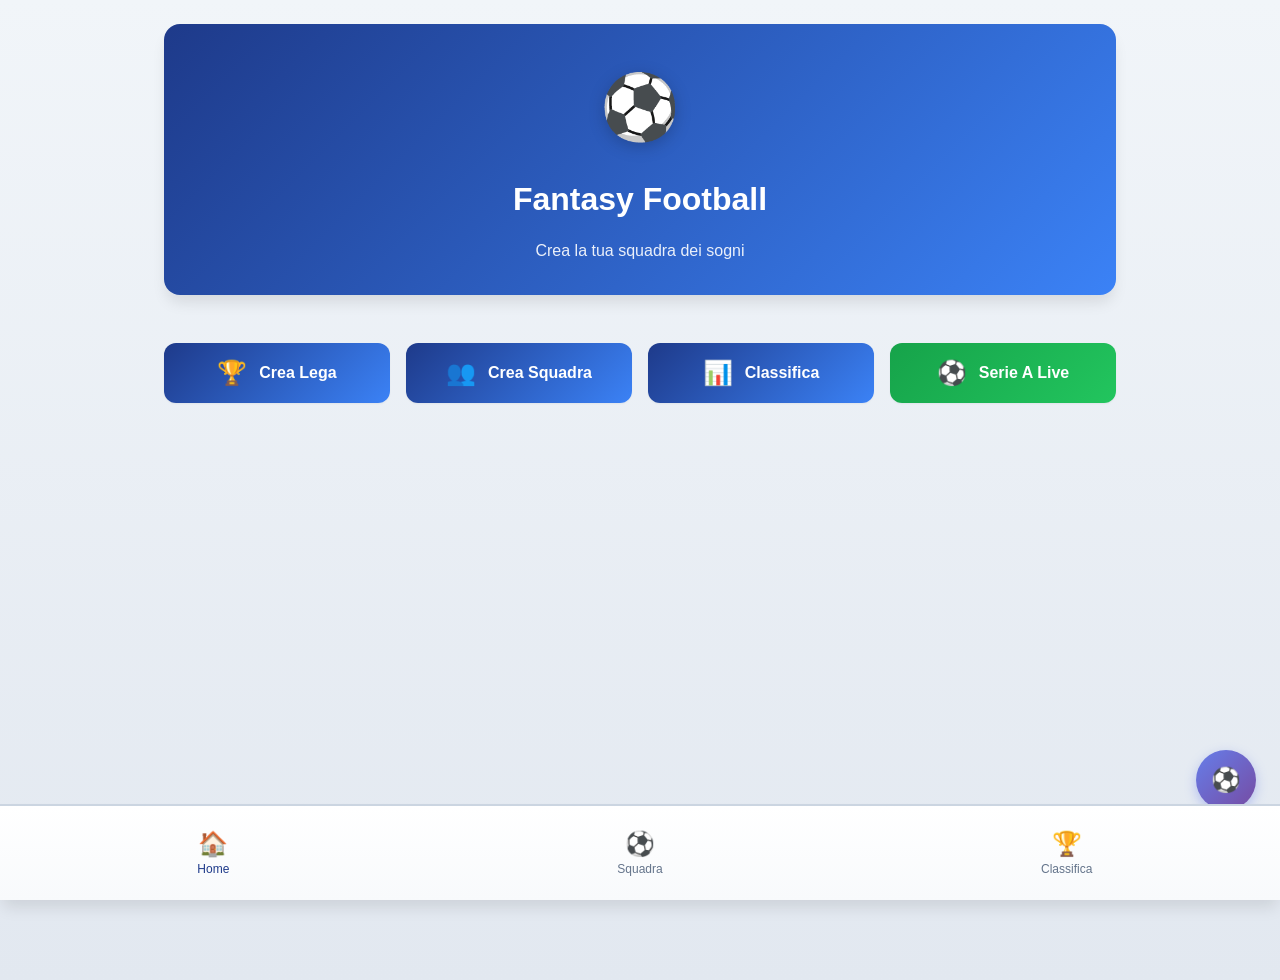
==== docs/app.html @ 85c9a37f "Initial commit: Fantasy Football Demo with GitHub Pages" ====
<!DOCTYPE html>
<html lang="it">
<head>
    <meta charset="UTF-8">
    <meta name="viewport" content="width=device-width, initial-scale=1.0">
    <meta name="description" content="Fantasy Football Demo - Crea la tua squadra e competi">
    <title>Fantasy Football Demo</title>
    <link rel="stylesheet" href="style.css">
</head>
<body>
    <!-- Main Container -->
    <div id="app">
        
        <!-- Home View -->
        <section id="view-home" class="view active">
            <header class="app-header">
                <div class="logo-placeholder">⚽</div>
                <h1>Fantasy Football</h1>
                <p class="subtitle">Crea la tua squadra dei sogni</p>
            </header>
            
            <nav class="main-nav">
                <button class="btn btn-primary" data-nav="create-league">
                    <span class="icon">🏆</span>
                    Crea Lega
                </button>
                <button class="btn btn-primary" data-nav="create-team">
                    <span class="icon">👥</span>
                    Crea Squadra
                </button>
                <button class="btn btn-primary" data-nav="ranking">
                    <span class="icon">📊</span>
                    Classifica
                </button>
                <button class="btn btn-primary" data-nav="serie-a" style="background: linear-gradient(135deg, #16a34a 0%, #22c55e 100%);">
                    <span class="icon">⚽</span>
                    Serie A Live
                </button>
            </nav>
        </section>

        <!-- League Creation View -->
        <section id="view-create-league" class="view">
            <header class="view-header">
                <button class="btn-back" data-nav="home">← Indietro</button>
                <h2>Crea Nuova Lega</h2>
            </header>
            
            <form id="form-create-league" class="form-card">
                <div class="form-group">
                    <label for="league-name">Nome Lega</label>
                    <input type="text" id="league-name" name="leagueName" 
                           placeholder="Es: Serie A Fantasy" required>
                </div>
                
                <div class="form-group">
                    <label for="team-count">Numero Squadre</label>
                    <select id="team-count" name="teamCount">
                        <option value="4">4 squadre</option>
                        <option value="6">6 squadre</option>
                        <option value="8" selected>8 squadre</option>
                        <option value="10">10 squadre</option>
                        <option value="12">12 squadre</option>
                    </select>
                </div>
                
                <div class="error-message" id="league-error"></div>
                
                <button type="submit" class="btn btn-success">Crea Lega</button>
            </form>
        </section>

        <!-- Team Creation View -->
        <section id="view-create-team" class="view">
            <header class="view-header">
                <button class="btn-back" data-nav="home">← Indietro</button>
                <h2>Crea la Tua Squadra</h2>
            </header>
            
            <div class="team-creation-container">
                <form id="form-team-name" class="form-card">
                    <div class="form-group">
                        <label for="team-name">Nome Squadra</label>
                        <input type="text" id="team-name" name="teamName" 
                               placeholder="Es: I Campioni" required>
                    </div>
                    
                    <div class="budget-display">
                        <span class="budget-label">Budget Disponibile:</span>
                        <span class="budget-value" id="budget-value">500</span>
                        <span class="budget-currency">crediti</span>
                    </div>
                    
                    <div class="error-message" id="team-error"></div>
                </form>
                
                <!-- Coach Selection -->
                <div class="coach-selection-container">
                    <h3>Scegli il Tuo Allenatore</h3>
                    <p style="color: var(--color-text-light); font-size: 0.875rem; margin-bottom: var(--spacing-md);">
                        L'allenatore commenterà i risultati delle tue partite
                    </p>
                    <div id="coaches-grid" class="coaches-grid"></div>
                </div>
                
                <div class="players-container">
                    <h3>Seleziona Giocatori</h3>
                    
                    <div class="role-section">
                        <h4 class="role-title">Portieri</h4>
                        <div id="players-goalkeeper" class="players-list"></div>
                    </div>
                    
                    <div class="role-section">
                        <h4 class="role-title">Difensori</h4>
                        <div id="players-defender" class="players-list"></div>
                    </div>
                    
                    <div class="role-section">
                        <h4 class="role-title">Centrocampisti</h4>
                        <div id="players-midfielder" class="players-list"></div>
                    </div>
                    
                    <div class="role-section">
                        <h4 class="role-title">Attaccanti</h4>
                        <div id="players-attacker" class="players-list"></div>
                    </div>
                </div>
                
                <button id="btn-save-team" class="btn btn-success">Salva Squadra</button>
            </div>
        </section>

        <!-- Team View -->
        <section id="view-team" class="view">
            <header class="view-header">
                <h2>La Mia Squadra</h2>
            </header>
            
            <div id="team-display-container">
                <div class="empty-state" id="team-empty-state">
                    <p>Non hai ancora creato una squadra</p>
                    <button class="btn btn-primary" data-nav="create-team">Crea Squadra</button>
                </div>
                
                <div id="team-field" class="football-field" style="display: none;">
                    <div class="score-display">
                        <span class="score-label">Punteggio Totale:</span>
                        <span class="score-value" id="team-total-score">0</span>
                    </div>
                    
                    <div class="field-positions">
                        <div class="position-row" id="position-goalkeeper"></div>
                        <div class="position-row" id="position-defender"></div>
                        <div class="position-row" id="position-midfielder"></div>
                        <div class="position-row" id="position-attacker"></div>
                    </div>
                </div>
            </div>
        </section>

        <!-- Ranking View -->
        <section id="view-ranking" class="view">
            <header class="view-header">
                <h2>Classifica</h2>
            </header>
            
            <div id="ranking-container">
                <div class="empty-state" id="ranking-empty-state">
                    <p>Nessuna squadra disponibile</p>
                    <button class="btn btn-primary" data-nav="create-league">Crea Lega</button>
                </div>
                
                <div id="ranking-list" class="ranking-list" style="display: none;"></div>
            </div>
        </section>

        <!-- Real Serie A View -->
        <section id="view-serie-a" class="view">
            <header class="view-header">
                <h2>Serie A - Dati Reali</h2>
            </header>
            
            <div class="serie-a-container">
                <!-- Tab Navigation -->
                <div class="tab-navigation">
                    <button class="tab-btn active" data-tab="standings">Classifica</button>
                    <button class="tab-btn" data-tab="fixtures">Partite</button>
                </div>
                
                <!-- Standings Tab -->
                <div id="tab-standings" class="tab-content active">
                    <div class="loading-state" id="standings-loading">
                        <p>Caricamento classifica...</p>
                    </div>
                    <div id="standings-container" class="standings-container" style="display: none;"></div>
                </div>
                
                <!-- Fixtures Tab -->
                <div id="tab-fixtures" class="tab-content">
                    <div class="loading-state" id="fixtures-loading">
                        <p>Caricamento partite...</p>
                    </div>
                    <div id="fixtures-container" class="fixtures-container" style="display: none;"></div>
                </div>
                
                <!-- API Key Setup Notice -->
                <div class="api-notice">
                    <p style="font-size: 0.875rem; color: var(--color-text-light); text-align: center; margin-top: var(--spacing-lg);">
                        💡 <strong>Nota:</strong> Per dati reali, configura la tua API key gratuita da 
                        <a href="https://www.api-football.com/" target="_blank" style="color: var(--color-primary);">api-football.com</a>
                        (100 richieste/giorno gratis)
                    </p>
                </div>
            </div>
        </section>

    </div>

    <!-- Simulate Match Button (Floating Action Button) -->
    <button id="btn-simulate-match" class="simulate-match-btn" title="Simula Giornata">
        ⚽
    </button>

    <!-- Bottom Navigation -->
    <nav class="bottom-nav">
        <button class="nav-item active" data-nav="home">
            <span class="nav-icon">🏠</span>
            <span class="nav-label">Home</span>
        </button>
        <button class="nav-item" data-nav="team">
            <span class="nav-icon">⚽</span>
            <span class="nav-label">Squadra</span>
        </button>
        <button class="nav-item" data-nav="ranking">
            <span class="nav-icon">🏆</span>
            <span class="nav-label">Classifica</span>
        </button>
    </nav>

    <script src="script.js"></script>
</body>
</html>
---- docs/style.css ----
/* ===================================
   CSS Variables & Reset
   =================================== */

:root {
    /* Colors */
    --color-primary: #2563eb;
    --color-primary-dark: #1e40af;
    --color-success: #10b981;
    --color-success-dark: #059669;
    --color-warning: #f59e0b;
    --color-danger: #ef4444;
    --color-bg: #f8fafc;
    --color-surface: #ffffff;
    --color-text: #1e293b;
    --color-text-light: #64748b;
    --color-border: #e2e8f0;
    
    /* Spacing */
    --spacing-xs: 0.5rem;
    --spacing-sm: 0.75rem;
    --spacing-md: 1rem;
    --spacing-lg: 1.5rem;
    --spacing-xl: 2rem;
    
    /* Border Radius */
    --radius-sm: 0.5rem;
    --radius-md: 0.75rem;
    --radius-lg: 1rem;
    
    /* Shadows */
    --shadow-sm: 0 1px 2px 0 rgba(0, 0, 0, 0.05);
    --shadow-md: 0 4px 6px -1px rgba(0, 0, 0, 0.1);
    --shadow-lg: 0 10px 15px -3px rgba(0, 0, 0, 0.1);
    
    /* Typography */
    --font-family: -apple-system, BlinkMacSystemFont, 'Segoe UI', Roboto, Oxygen, Ubuntu, Cantarell, sans-serif;
}

* {
    margin: 0;
    padding: 0;
    box-sizing: border-box;
}

body {
    font-family: var(--font-family);
    background-color: var(--color-bg);
    color: var(--color-text);
    line-height: 1.6;
    padding-bottom: 80px; /* Space for bottom nav */
}

/* ===================================
   Layout & Container
   =================================== */

#app {
    max-width: 600px;
    margin: 0 auto;
    min-height: 100vh;
}

.view {
    display: none;
    padding: var(--spacing-lg);
    animation: fadeIn 0.3s ease-in-out;
}

.view.active {
    display: block;
}

@keyframes fadeIn {
    from {
        opacity: 0;
        transform: translateY(10px);
    }
    to {
        opacity: 1;
        transform: translateY(0);
    }
}

/* ===================================
   Typography
   =================================== */

h1 {
    font-size: 2rem;
    font-weight: 700;
    margin-bottom: var(--spacing-sm);
}

h2 {
    font-size: 1.5rem;
    font-weight: 600;
    margin-bottom: var(--spacing-md);
}

h3 {
    font-size: 1.25rem;
    font-weight: 600;
    margin-bottom: var(--spacing-md);
}

h4 {
    font-size: 1rem;
    font-weight: 600;
    margin-bottom: var(--spacing-sm);
}

.subtitle {
    color: var(--color-text-light);
    font-size: 1rem;
}

/* ===================================
   Header Components
   =================================== */

.app-header {
    text-align: center;
    padding: var(--spacing-xl) 0;
}

.logo-placeholder {
    font-size: 4rem;
    margin-bottom: var(--spacing-md);
}

.view-header {
    display: flex;
    align-items: center;
    gap: var(--spacing-md);
    margin-bottom: var(--spacing-lg);
}

.btn-back {
    background: none;
    border: none;
    color: var(--color-primary);
    font-size: 1rem;
    cursor: pointer;
    padding: var(--spacing-sm);
    transition: opacity 0.2s;
}

.btn-back:hover {
    opacity: 0.7;
}

/* ===================================
   Buttons
   =================================== */

.btn {
    display: inline-flex;
    align-items: center;
    justify-content: center;
    gap: var(--spacing-sm);
    padding: var(--spacing-md) var(--spacing-lg);
    border: none;
    border-radius: var(--radius-md);
    font-size: 1rem;
    font-weight: 600;
    cursor: pointer;
    transition: all 0.2s;
    box-shadow: var(--shadow-sm);
}

.btn:hover {
    transform: translateY(-2px);
    box-shadow: var(--shadow-md);
}

.btn:active {
    transform: translateY(0);
}

.btn-primary {
    background-color: var(--color-primary);
    color: white;
}

.btn-primary:hover {
    background-color: var(--color-primary-dark);
}

.btn-success {
    background-color: var(--color-success);
    color: white;
    width: 100%;
}

.btn-success:hover {
    background-color: var(--color-success-dark);
}

.icon {
    font-size: 1.5rem;
}

/* ===================================
   Navigation
   =================================== */

.main-nav {
    display: flex;
    flex-direction: column;
    gap: var(--spacing-md);
    padding: var(--spacing-lg) 0;
}

.main-nav .btn {
    width: 100%;
}

.bottom-nav {
    position: fixed;
    bottom: 0;
    left: 0;
    right: 0;
    background-color: var(--color-surface);
    border-top: 1px solid var(--color-border);
    display: flex;
    justify-content: space-around;
    padding: var(--spacing-sm) 0;
    box-shadow: var(--shadow-lg);
    z-index: 1000;
}

.nav-item {
    display: flex;
    flex-direction: column;
    align-items: center;
    gap: 0.25rem;
    background: none;
    border: none;
    color: var(--color-text-light);
    cursor: pointer;
    padding: var(--spacing-sm);
    transition: color 0.2s;
    flex: 1;
}

.nav-item:hover {
    color: var(--color-primary);
}

.nav-item.active {
    color: var(--color-primary);
}

.nav-icon {
    font-size: 1.5rem;
}

.nav-label {
    font-size: 0.75rem;
    font-weight: 500;
}

/* ===================================
   Forms & Cards
   =================================== */

.form-card {
    background-color: var(--color-surface);
    border-radius: var(--radius-lg);
    padding: var(--spacing-lg);
    box-shadow: var(--shadow-md);
    margin-bottom: var(--spacing-lg);
}

.form-group {
    margin-bottom: var(--spacing-lg);
}

.form-group label {
    display: block;
    font-weight: 600;
    margin-bottom: var(--spacing-sm);
    color: var(--color-text);
}

.form-group input,
.form-group select {
    width: 100%;
    padding: var(--spacing-md);
    border: 2px solid var(--color-border);
    border-radius: var(--radius-md);
    font-size: 1rem;
    transition: border-color 0.2s;
}

.form-group input:focus,
.form-group select:focus {
    outline: none;
    border-color: var(--color-primary);
}

.error-message {
    color: var(--color-danger);
    font-size: 0.875rem;
    margin-top: var(--spacing-sm);
    display: none;
}

.error-message.show {
    display: block;
}

/* ===================================
   Budget Display
   =================================== */

.budget-display {
    background-color: var(--color-bg);
    border-radius: var(--radius-md);
    padding: var(--spacing-md);
    text-align: center;
    margin-top: var(--spacing-md);
}

.budget-label {
    font-size: 0.875rem;
    color: var(--color-text-light);
}

.budget-value {
    font-size: 2rem;
    font-weight: 700;
    color: var(--color-success);
    margin: 0 var(--spacing-xs);
}

.budget-currency {
    font-size: 0.875rem;
    color: var(--color-text-light);
}

/* ===================================
   Players List
   =================================== */

.players-container {
    margin-top: var(--spacing-lg);
}

.role-section {
    margin-bottom: var(--spacing-xl);
}

.role-title {
    color: var(--color-primary);
    padding-bottom: var(--spacing-sm);
    border-bottom: 2px solid var(--color-primary);
}

.players-list {
    display: grid;
    gap: var(--spacing-md);
    margin-top: var(--spacing-md);
}

.player-card {
    background-color: var(--color-surface);
    border-radius: var(--radius-md);
    padding: var(--spacing-md);
    box-shadow: var(--shadow-sm);
    display: flex;
    justify-content: space-between;
    align-items: center;
    transition: all 0.2s;
}

.player-card:hover {
    box-shadow: var(--shadow-md);
}

.player-card.selected {
    border: 2px solid var(--color-success);
    background-color: #f0fdf4;
}

.player-card.disabled {
    opacity: 0.5;
    cursor: not-allowed;
}

.player-info {
    flex: 1;
}

.player-name {
    font-weight: 600;
    margin-bottom: 0.25rem;
}

.player-meta {
    font-size: 0.875rem;
    color: var(--color-text-light);
}

.player-value {
    font-weight: 600;
    color: var(--color-warning);
}

.player-select {
    width: 24px;
    height: 24px;
    cursor: pointer;
}

/* ===================================
   Football Field
   =================================== */

.football-field {
    background: linear-gradient(180deg, #10b981 0%, #059669 100%);
    border-radius: var(--radius-lg);
    padding: var(--spacing-lg);
    box-shadow: var(--shadow-lg);
}

.score-display {
    background-color: rgba(255, 255, 255, 0.95);
    border-radius: var(--radius-md);
    padding: var(--spacing-md);
    text-align: center;
    margin-bottom: var(--spacing-lg);
}

.score-label {
    font-size: 0.875rem;
    color: var(--color-text-light);
}

.score-value {
    font-size: 2.5rem;
    font-weight: 700;
    color: var(--color-primary);
    margin: 0 var(--spacing-xs);
}

.field-positions {
    display: flex;
    flex-direction: column;
    gap: var(--spacing-lg);
}

.position-row {
    display: flex;
    flex-wrap: wrap;
    justify-content: center;
    gap: var(--spacing-sm);
}

.field-player-card {
    background-color: rgba(255, 255, 255, 0.95);
    border-radius: var(--radius-md);
    padding: var(--spacing-sm);
    min-width: 80px;
    text-align: center;
    box-shadow: var(--shadow-md);
}

.field-player-name {
    font-size: 0.875rem;
    font-weight: 600;
    margin-bottom: 0.25rem;
}

.field-player-role {
    font-size: 0.75rem;
    color: var(--color-text-light);
}

.field-player-points {
    font-size: 1.25rem;
    font-weight: 700;
    color: var(--color-success);
    margin-top: 0.25rem;
}

/* ===================================
   Ranking List
   =================================== */

.ranking-list {
    display: flex;
    flex-direction: column;
    gap: var(--spacing-md);
}

.ranking-item {
    background-color: var(--color-surface);
    border-radius: var(--radius-md);
    padding: var(--spacing-md);
    box-shadow: var(--shadow-sm);
    display: flex;
    align-items: center;
    gap: var(--spacing-md);
}

.ranking-item.user-team {
    border: 2px solid var(--color-primary);
    background-color: #eff6ff;
}

.ranking-position {
    font-size: 1.5rem;
    font-weight: 700;
    color: var(--color-primary);
    min-width: 40px;
    text-align: center;
}

.ranking-info {
    flex: 1;
}

.ranking-team-name {
    font-weight: 600;
    margin-bottom: 0.25rem;
}

.ranking-score {
    font-size: 1.25rem;
    font-weight: 700;
    color: var(--color-success);
}

/* ===================================
   Empty States
   =================================== */

.empty-state {
    text-align: center;
    padding: var(--spacing-xl);
    color: var(--color-text-light);
}

.empty-state p {
    margin-bottom: var(--spacing-lg);
    font-size: 1.125rem;
}

/* ===================================
   Responsive Design
   =================================== */

@media (min-width: 768px) {
    #app {
        max-width: 800px;
    }
    
    .main-nav {
        flex-direction: row;
    }
    
    .players-list {
        grid-template-columns: repeat(2, 1fr);
    }
}

@media (min-width: 1024px) {
    #app {
        max-width: 1000px;
    }
    
    .players-list {
        grid-template-columns: repeat(3, 1fr);
    }
}


/* ===================================
   Coach Selection & Popup
   =================================== */

.coach-selection-container {
    margin-top: var(--spacing-lg);
}

.coaches-grid {
    display: grid;
    grid-template-columns: repeat(auto-fill, minmax(150px, 1fr));
    gap: var(--spacing-md);
    margin-top: var(--spacing-md);
}

.coach-card {
    background-color: var(--color-surface);
    border: 2px solid var(--color-border);
    border-radius: var(--radius-md);
    padding: var(--spacing-md);
    text-align: center;
    cursor: pointer;
    transition: all 0.2s;
}

.coach-card:hover {
    border-color: var(--color-primary);
    transform: translateY(-2px);
    box-shadow: var(--shadow-md);
}

.coach-card.selected {
    border-color: var(--color-success);
    background-color: #f0fdf4;
}

.coach-card-avatar {
    font-size: 3rem;
    margin-bottom: var(--spacing-sm);
}

.coach-card-name {
    font-weight: 600;
    margin-bottom: 0.25rem;
}

.coach-card-description {
    font-size: 0.75rem;
    color: var(--color-text-light);
}

/* Coach Popup */
.coach-popup {
    position: fixed;
    top: 0;
    left: 0;
    right: 0;
    bottom: 0;
    z-index: 9999;
    display: flex;
    align-items: center;
    justify-content: center;
    opacity: 0;
    transition: opacity 0.3s;
}

.coach-popup.show {
    opacity: 1;
}

.coach-popup.closing {
    opacity: 0;
}

.coach-popup-overlay {
    position: absolute;
    top: 0;
    left: 0;
    right: 0;
    bottom: 0;
    background-color: rgba(0, 0, 0, 0.7);
    backdrop-filter: blur(4px);
}

.coach-popup-content {
    position: relative;
    background-color: var(--color-surface);
    border-radius: var(--radius-lg);
    padding: var(--spacing-xl);
    max-width: 500px;
    width: 90%;
    box-shadow: 0 20px 25px -5px rgba(0, 0, 0, 0.3);
    animation: popupSlideIn 0.3s ease-out;
}

@keyframes popupSlideIn {
    from {
        transform: translateY(-50px) scale(0.9);
        opacity: 0;
    }
    to {
        transform: translateY(0) scale(1);
        opacity: 1;
    }
}

.coach-popup-close {
    position: absolute;
    top: var(--spacing-md);
    right: var(--spacing-md);
    background: none;
    border: none;
    font-size: 1.5rem;
    color: var(--color-text-light);
    cursor: pointer;
    width: 32px;
    height: 32px;
    display: flex;
    align-items: center;
    justify-content: center;
    border-radius: 50%;
    transition: all 0.2s;
}

.coach-popup-close:hover {
    background-color: var(--color-bg);
    color: var(--color-text);
}

.coach-popup-header {
    text-align: center;
    margin-bottom: var(--spacing-lg);
}

.coach-avatar {
    font-size: 4rem;
    margin-bottom: var(--spacing-sm);
}

.coach-popup-header h3 {
    margin: 0;
    font-size: 1.5rem;
}

.match-result-summary {
    background: linear-gradient(135deg, #667eea 0%, #764ba2 100%);
    border-radius: var(--radius-md);
    padding: var(--spacing-lg);
    text-align: center;
    color: white;
    margin-bottom: var(--spacing-lg);
}

.result-badge {
    display: inline-block;
    padding: var(--spacing-xs) var(--spacing-md);
    border-radius: var(--radius-sm);
    font-weight: 700;
    font-size: 0.875rem;
    margin-bottom: var(--spacing-sm);
    text-transform: uppercase;
    letter-spacing: 0.5px;
}

.result-badge.result-win {
    background-color: var(--color-success);
}

.result-badge.result-draw {
    background-color: var(--color-warning);
}

.result-badge.result-loss {
    background-color: var(--color-danger);
}

.result-score {
    font-size: 2.5rem;
    font-weight: 700;
    margin: var(--spacing-sm) 0;
}

.score-separator {
    margin: 0 var(--spacing-sm);
    opacity: 0.7;
}

.opponent-name {
    font-size: 0.875rem;
    opacity: 0.9;
}

.coach-comment {
    background-color: var(--color-bg);
    border-left: 4px solid var(--color-primary);
    border-radius: var(--radius-md);
    padding: var(--spacing-lg);
    margin-bottom: var(--spacing-lg);
}

.coach-comment p {
    font-size: 1.125rem;
    font-style: italic;
    line-height: 1.6;
    margin: 0;
    color: var(--color-text);
}

.coach-popup-ok {
    width: 100%;
}

/* Simulate Match Button */
.simulate-match-btn {
    position: fixed;
    bottom: 90px;
    right: var(--spacing-lg);
    background: linear-gradient(135deg, #667eea 0%, #764ba2 100%);
    color: white;
    border: none;
    border-radius: 50%;
    width: 60px;
    height: 60px;
    font-size: 1.5rem;
    cursor: pointer;
    box-shadow: 0 4px 12px rgba(102, 126, 234, 0.4);
    transition: all 0.3s;
    z-index: 100;
}

.simulate-match-btn:hover {
    transform: scale(1.1);
    box-shadow: 0 6px 20px rgba(102, 126, 234, 0.6);
}

.simulate-match-btn:active {
    transform: scale(0.95);
}

/* Enhanced Fantacalcio.it Style */
:root {
    --color-primary: #1e3a8a;
    --color-primary-dark: #1e40af;
    --color-success: #16a34a;
    --color-success-dark: #15803d;
    --color-warning: #ea580c;
    --color-danger: #dc2626;
    --color-bg: #f1f5f9;
    --color-surface: #ffffff;
    --color-text: #0f172a;
    --color-text-light: #64748b;
    --color-border: #cbd5e1;
}

body {
    background: linear-gradient(180deg, #f1f5f9 0%, #e2e8f0 100%);
}

.app-header {
    background: linear-gradient(135deg, #1e3a8a 0%, #3b82f6 100%);
    color: white;
    border-radius: var(--radius-lg);
    padding: var(--spacing-xl);
    margin-bottom: var(--spacing-lg);
    box-shadow: var(--shadow-lg);
}

.app-header h1 {
    color: white;
}

.app-header .subtitle {
    color: rgba(255, 255, 255, 0.9);
}

.logo-placeholder {
    filter: drop-shadow(0 4px 8px rgba(0, 0, 0, 0.2));
}

.btn-primary {
    background: linear-gradient(135deg, #1e3a8a 0%, #3b82f6 100%);
    border: none;
}

.btn-primary:hover {
    background: linear-gradient(135deg, #1e40af 0%, #2563eb 100%);
}

.btn-success {
    background: linear-gradient(135deg, #16a34a 0%, #22c55e 100%);
}

.btn-success:hover {
    background: linear-gradient(135deg, #15803d 0%, #16a34a 100%);
}

.form-card {
    border: 1px solid var(--color-border);
}

.bottom-nav {
    background: linear-gradient(180deg, #ffffff 0%, #f8fafc 100%);
    border-top: 2px solid var(--color-border);
}

.ranking-item {
    border: 1px solid var(--color-border);
    transition: all 0.2s;
}

.ranking-item:hover {
    border-color: var(--color-primary);
    transform: translateX(4px);
}

.ranking-item.user-team {
    background: linear-gradient(135deg, #eff6ff 0%, #dbeafe 100%);
    border: 2px solid var(--color-primary);
}

.football-field {
    background: linear-gradient(180deg, #16a34a 0%, #15803d 100%);
    position: relative;
    overflow: hidden;
}

.football-field::before {
    content: '';
    position: absolute;
    top: 50%;
    left: 50%;
    transform: translate(-50%, -50%);
    width: 80%;
    height: 60%;
    border: 2px solid rgba(255, 255, 255, 0.3);
    border-radius: 50%;
}

.football-field::after {
    content: '';
    position: absolute;
    top: 50%;
    left: 50%;
    transform: translate(-50%, -50%);
    width: 20px;
    height: 20px;
    background-color: rgba(255, 255, 255, 0.3);
    border-radius: 50%;
}

.field-player-card {
    background: linear-gradient(135deg, #ffffff 0%, #f8fafc 100%);
    border: 2px solid rgba(255, 255, 255, 0.8);
}

.player-card {
    border: 1px solid var(--color-border);
    transition: all 0.2s;
}

.player-card:hover {
    border-color: var(--color-primary);
}

.role-title {
    background: linear-gradient(90deg, var(--color-primary) 0%, transparent 100%);
    color: white;
    padding: var(--spacing-sm) var(--spacing-md);
    border-radius: var(--radius-sm);
    border: none;
}


/* ===================================
   Serie A Real Data View
   =================================== */

.serie-a-container {
    padding-bottom: var(--spacing-xl);
}

.tab-navigation {
    display: flex;
    gap: var(--spacing-sm);
    margin-bottom: var(--spacing-lg);
    background-color: var(--color-surface);
    border-radius: var(--radius-md);
    padding: var(--spacing-xs);
    box-shadow: var(--shadow-sm);
}

.tab-btn {
    flex: 1;
    padding: var(--spacing-md);
    background: none;
    border: none;
    border-radius: var(--radius-sm);
    font-weight: 600;
    color: var(--color-text-light);
    cursor: pointer;
    transition: all 0.2s;
}

.tab-btn:hover {
    background-color: var(--color-bg);
}

.tab-btn.active {
    background: linear-gradient(135deg, #1e3a8a 0%, #3b82f6 100%);
    color: white;
}

.tab-content {
    display: none;
}

.tab-content.active {
    display: block;
}

.loading-state {
    text-align: center;
    padding: var(--spacing-xl);
    color: var(--color-text-light);
}

/* Standings Table */
.standings-container {
    background-color: var(--color-surface);
    border-radius: var(--radius-lg);
    overflow: hidden;
    box-shadow: var(--shadow-md);
}

.standings-table {
    width: 100%;
    border-collapse: collapse;
}

.standings-table thead {
    background: linear-gradient(135deg, #1e3a8a 0%, #3b82f6 100%);
    color: white;
}

.standings-table th {
    padding: var(--spacing-md);
    text-align: left;
    font-weight: 600;
    font-size: 0.875rem;
}

.standings-table th.center {
    text-align: center;
}

.standings-table tbody tr {
    border-bottom: 1px solid var(--color-border);
    transition: background-color 0.2s;
}

.standings-table tbody tr:hover {
    background-color: var(--color-bg);
}

.standings-table tbody tr:last-child {
    border-bottom: none;
}

.standings-table td {
    padding: var(--spacing-md);
    font-size: 0.875rem;
}

.standings-table td.center {
    text-align: center;
}

.standings-rank {
    font-weight: 700;
    color: var(--color-primary);
    min-width: 30px;
}

.standings-team {
    display: flex;
    align-items: center;
    gap: var(--spacing-sm);
}

.team-logo {
    width: 24px;
    height: 24px;
    object-fit: contain;
}

.team-name {
    font-weight: 600;
}

.standings-points {
    font-weight: 700;
    color: var(--color-success);
}

/* Fixtures List */
.fixtures-container {
    display: flex;
    flex-direction: column;
    gap: var(--spacing-md);
}

.fixture-card {
    background-color: var(--color-surface);
    border-radius: var(--radius-md);
    padding: var(--spacing-md);
    box-shadow: var(--shadow-sm);
    border-left: 4px solid var(--color-border);
}

.fixture-card.live {
    border-left-color: var(--color-danger);
    animation: pulse 2s infinite;
}

@keyframes pulse {
    0%, 100% {
        box-shadow: var(--shadow-sm);
    }
    50% {
        box-shadow: 0 0 20px rgba(220, 38, 38, 0.3);
    }
}

.fixture-header {
    display: flex;
    justify-content: space-between;
    align-items: center;
    margin-bottom: var(--spacing-sm);
}

.fixture-round {
    font-size: 0.75rem;
    color: var(--color-text-light);
    font-weight: 600;
}

.fixture-date {
    font-size: 0.75rem;
    color: var(--color-text-light);
}

.fixture-status {
    display: inline-block;
    padding: 2px 8px;
    border-radius: var(--radius-sm);
    font-size: 0.75rem;
    font-weight: 700;
}

.fixture-status.live {
    background-color: var(--color-danger);
    color: white;
    animation: blink 1s infinite;
}

@keyframes blink {
    0%, 100% {
        opacity: 1;
    }
    50% {
        opacity: 0.7;
    }
}

.fixture-status.finished {
    background-color: var(--color-success);
    color: white;
}

.fixture-status.scheduled {
    background-color: var(--color-bg);
    color: var(--color-text-light);
}

.fixture-teams {
    display: flex;
    justify-content: space-between;
    align-items: center;
    gap: var(--spacing-md);
}

.fixture-team {
    flex: 1;
    display: flex;
    align-items: center;
    gap: var(--spacing-sm);
}

.fixture-team.away {
    flex-direction: row-reverse;
    text-align: right;
}

.fixture-team-name {
    font-weight: 600;
}

.fixture-score {
    font-size: 1.5rem;
    font-weight: 700;
    color: var(--color-primary);
    min-width: 60px;
    text-align: center;
}

.fixture-score.live {
    color: var(--color-danger);
}

.api-notice {
    margin-top: var(--spacing-xl);
    padding: var(--spacing-md);
    background-color: #fef3c7;
    border-left: 4px solid var(--color-warning);
    border-radius: var(--radius-md);
}

/* Responsive Tables */
@media (max-width: 768px) {
    .standings-table {
        font-size: 0.75rem;
    }
    
    .standings-table th,
    .standings-table td {
        padding: var(--spacing-sm);
    }
    
    .team-logo {
        width: 20px;
        height: 20px;
    }
}
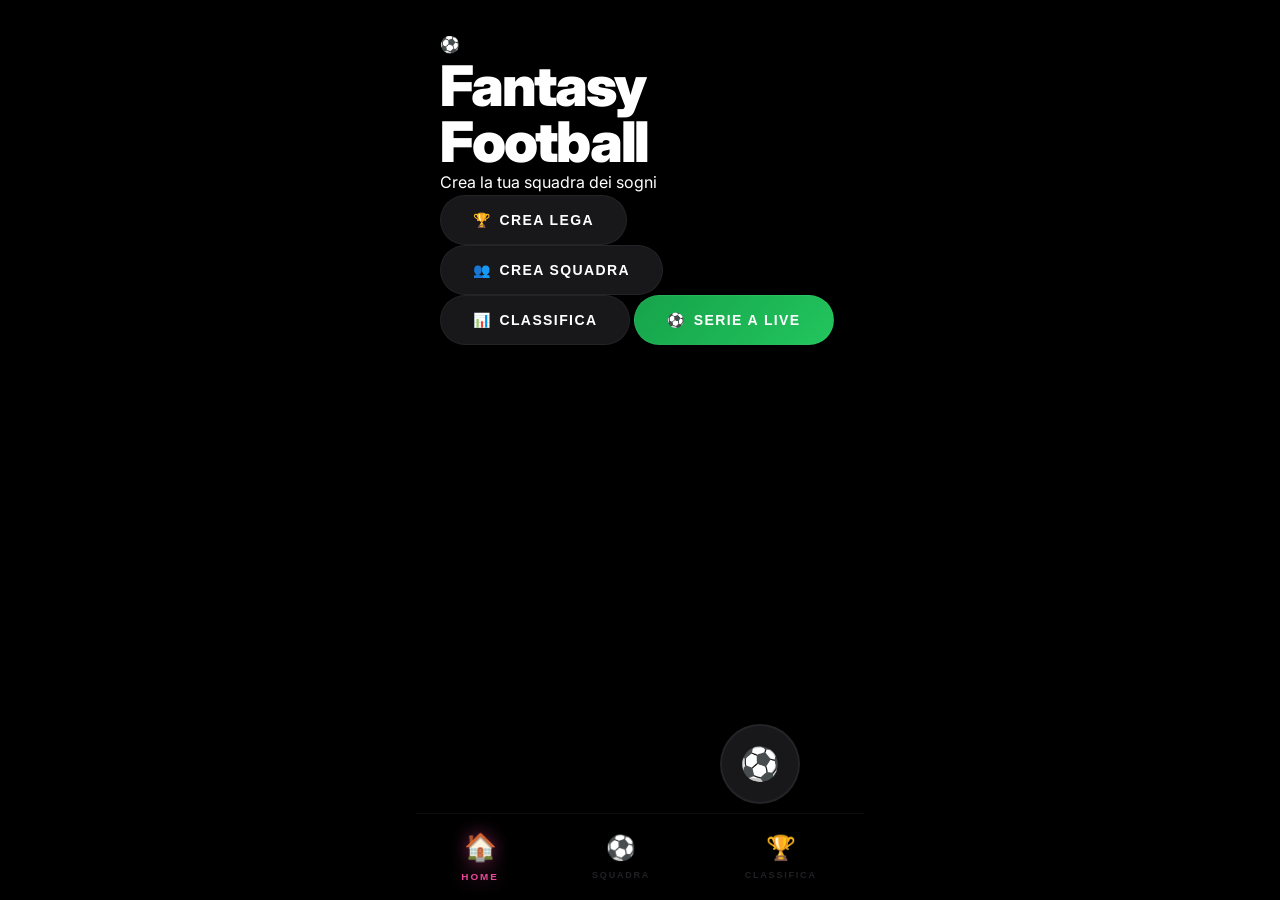
==== commit 00b77abe: "Add modern black/pink design with Inter and JetBrains Mono fonts" ====
--- a/docs/app.html
+++ b/docs/app.html
@@ -5,7 +5,10 @@
     <meta name="viewport" content="width=device-width, initial-scale=1.0">
     <meta name="description" content="Fantasy Football Demo - Crea la tua squadra e competi">
     <title>Fantasy Football Demo</title>
-    <link rel="stylesheet" href="style.css">
+    <link rel="preconnect" href="https://fonts.googleapis.com">
+    <link rel="preconnect" href="https://fonts.gstatic.com" crossorigin>
+    <link href="https://fonts.googleapis.com/css2?family=Inter:wght@300;400;500;600;700;800;900&family=JetBrains+Mono:wght@500;700;800&display=swap" rel="stylesheet">
+    <link rel="stylesheet" href="style-modern.css">
 </head>
 <body>
     <!-- Main Container -->
--- a/docs/style-modern.css
+++ b/docs/style-modern.css
@@ -0,0 +1,987 @@
+/* ===================================
+   FANTASY FOOTBALL PRO - MODERN DESIGN
+   Black/Pink Theme with Tailwind-inspired styling
+   =================================== */
+
+:root {
+    /* Modern Color Palette */
+    --accent-pink: #ec4899;
+    --deep-black: #000000;
+    --soft-black: #0a0a0a;
+    --zinc-900: #18181b;
+    --zinc-800: #27272a;
+    --zinc-700: #3f3f46;
+    --zinc-600: #52525b;
+    --zinc-500: #71717a;
+    --pure-white: #ffffff;
+    
+    /* Spacing */
+    --spacing-xs: 0.5rem;
+    --spacing-sm: 0.75rem;
+    --spacing-md: 1rem;
+    --spacing-lg: 1.5rem;
+    --spacing-xl: 2rem;
+    --spacing-2xl: 3rem;
+    
+    /* Border Radius */
+    --radius-sm: 0.5rem;
+    --radius-md: 1rem;
+    --radius-lg: 1.5rem;
+    --radius-xl: 2rem;
+    --radius-2xl: 2.5rem;
+    --radius-3xl: 3.5rem;
+    
+    /* Typography */
+    --font-family: 'Inter', -apple-system, BlinkMacSystemFont, 'Segoe UI', Roboto, sans-serif;
+    --font-mono: 'JetBrains Mono', 'Courier New', monospace;
+}
+
+/* ===================================
+   Reset & Base Styles
+   =================================== */
+
+* {
+    margin: 0;
+    padding: 0;
+    box-sizing: border-box;
+}
+
+body {
+    font-family: var(--font-family);
+    background-color: var(--deep-black);
+    color: var(--pure-white);
+    line-height: 1.6;
+    -webkit-tap-highlight-color: transparent;
+    overflow-x: hidden;
+}
+
+/* Custom Scrollbar */
+::-webkit-scrollbar {
+    width: 4px;
+}
+
+::-webkit-scrollbar-track {
+    background: #111;
+}
+
+::-webkit-scrollbar-thumb {
+    background: var(--accent-pink);
+    border-radius: 10px;
+}
+
+/* Selection */
+::selection {
+    background: var(--accent-pink);
+    color: white;
+}
+
+/* ===================================
+   Layout & Container
+   =================================== */
+
+#app {
+    max-width: 28rem; /* 448px */
+    margin: 0 auto;
+    min-height: 100vh;
+    position: relative;
+    box-shadow: 0 0 60px rgba(0, 0, 0, 0.5);
+}
+
+.view {
+    display: none;
+    padding: var(--spacing-xl) var(--spacing-lg);
+    padding-bottom: 7rem; /* Space for bottom nav */
+    animation: slideUp 0.8s cubic-bezier(0.16, 1, 0.3, 1) forwards;
+}
+
+.view.active {
+    display: block;
+}
+
+/* ===================================
+   Animations
+   =================================== */
+
+@keyframes slideUp {
+    from {
+        opacity: 0;
+        transform: translateY(30px);
+        filter: blur(10px);
+    }
+    to {
+        opacity: 1;
+        transform: translateY(0);
+        filter: blur(0);
+    }
+}
+
+@keyframes float {
+    0%, 100% {
+        transform: translateY(0) scale(1);
+    }
+    50% {
+        transform: translateY(-30px) scale(1.02);
+    }
+}
+
+@keyframes pulse-slow {
+    0%, 100% {
+        transform: scale(1);
+        opacity: 0.1;
+    }
+    50% {
+        transform: scale(1.2);
+        opacity: 0.2;
+    }
+}
+
+@keyframes title-bounce {
+    0% {
+        transform: translateY(20px);
+        opacity: 0;
+    }
+    60% {
+        transform: translateY(-5px);
+        opacity: 1;
+    }
+    100% {
+        transform: translateY(0);
+        opacity: 1;
+    }
+}
+
+.animate-float {
+    animation: float 6s ease-in-out infinite;
+}
+
+.animate-slide-up {
+    animation: slideUp 0.8s cubic-bezier(0.16, 1, 0.3, 1) forwards;
+}
+
+.animate-title-bounce {
+    animation: title-bounce 1s cubic-bezier(0.16, 1, 0.3, 1) forwards;
+}
+
+/* ===================================
+   Typography
+   =================================== */
+
+h1 {
+    font-size: 3.5rem;
+    font-weight: 900;
+    letter-spacing: -0.04em;
+    line-height: 1;
+}
+
+h2 {
+    font-size: 2.5rem;
+    font-weight: 900;
+    letter-spacing: -0.02em;
+}
+
+h3 {
+    font-size: 1.5rem;
+    font-weight: 800;
+}
+
+.font-mono {
+    font-family: var(--font-mono);
+}
+
+.text-uppercase {
+    text-transform: uppercase;
+}
+
+.tracking-wide {
+    letter-spacing: 0.3em;
+}
+
+.tracking-wider {
+    letter-spacing: 0.4em;
+}
+
+/* ===================================
+   Header Gradient
+   =================================== */
+
+.header-gradient {
+    background: linear-gradient(135deg, #4c5fd7 0%, #724ee9 50%, #9c40e0 100%);
+    border-radius: var(--radius-3xl);
+    padding: 4rem;
+    text-align: center;
+    box-shadow: 0 30px 60px -15px rgba(114, 78, 233, 0.4);
+    border: 1px solid rgba(255, 255, 255, 0.4);
+    position: relative;
+    overflow: hidden;
+}
+
+.header-gradient::before {
+    content: '';
+    position: absolute;
+    top: -50%;
+    left: -50%;
+    width: 200%;
+    height: 200%;
+    background: radial-gradient(circle, rgba(255, 255, 255, 0.1) 0%, transparent 70%);
+    animation: pulse-slow 8s ease-in-out infinite;
+}
+
+/* ===================================
+   Glass Effect
+   =================================== */
+
+.glass {
+    background: rgba(255, 255, 255, 0.03);
+    backdrop-filter: blur(10px);
+    border: 1px solid rgba(255, 255, 255, 0.05);
+}
+
+/* ===================================
+   Pink Glow Effect
+   =================================== */
+
+.pink-glow {
+    box-shadow: 0 0 30px -5px var(--accent-pink);
+}
+
+/* ===================================
+   Cards & Surfaces
+   =================================== */
+
+.card {
+    background: var(--zinc-900);
+    border: 1px solid rgba(255, 255, 255, 0.05);
+    border-radius: var(--radius-3xl);
+    padding: var(--spacing-xl);
+    box-shadow: 0 10px 30px rgba(0, 0, 0, 0.3);
+}
+
+.card-hover {
+    transition: all 0.3s ease;
+}
+
+.card-hover:hover {
+    transform: translateY(-2px);
+    border-color: rgba(236, 72, 153, 0.3);
+    background: var(--zinc-800);
+}
+
+/* ===================================
+   Buttons
+   =================================== */
+
+.btn {
+    padding: 1rem 2rem;
+    border-radius: var(--radius-xl);
+    font-weight: 800;
+    font-size: 0.875rem;
+    text-transform: uppercase;
+    letter-spacing: 0.1em;
+    cursor: pointer;
+    transition: all 0.3s ease;
+    border: none;
+    display: inline-flex;
+    align-items: center;
+    justify-content: center;
+    gap: 0.5rem;
+}
+
+.btn-primary {
+    background: var(--zinc-900);
+    color: white;
+    border: 1px solid rgba(255, 255, 255, 0.05);
+}
+
+.btn-primary:hover {
+    background: var(--zinc-800);
+    border-color: rgba(236, 72, 153, 0.3);
+    transform: translateY(-2px);
+}
+
+.btn-primary:active {
+    transform: scale(0.95);
+}
+
+.btn-success {
+    background: white;
+    color: black;
+    font-weight: 900;
+    border-bottom: 8px solid #e5e5e5;
+}
+
+.btn-success:hover {
+    transform: translateY(-2px);
+}
+
+.btn-success:active {
+    transform: scale(0.95);
+}
+
+.btn-success:disabled {
+    opacity: 0.2;
+    cursor: not-allowed;
+}
+
+/* ===================================
+   Forms
+   =================================== */
+
+.form-card {
+    background: var(--zinc-900);
+    border: 1px solid rgba(255, 255, 255, 0.05);
+    border-radius: var(--radius-3xl);
+    padding: var(--spacing-2xl);
+}
+
+.form-group {
+    margin-bottom: var(--spacing-lg);
+}
+
+.form-group label {
+    display: block;
+    font-size: 0.6875rem;
+    font-weight: 800;
+    text-transform: uppercase;
+    letter-spacing: 0.35em;
+    color: var(--zinc-500);
+    margin-bottom: var(--spacing-sm);
+    padding-left: var(--spacing-xs);
+}
+
+.form-group input,
+.form-group select {
+    width: 100%;
+    background: var(--deep-black);
+    border: 1px solid rgba(255, 255, 255, 0.05);
+    padding: 1.5rem;
+    border-radius: var(--radius-xl);
+    color: white;
+    font-size: 1.5rem;
+    font-weight: 800;
+    letter-spacing: -0.02em;
+    transition: all 0.3s ease;
+}
+
+.form-group input:focus,
+.form-group select:focus {
+    outline: none;
+    border-color: var(--accent-pink);
+    box-shadow: 0 0 0 4px rgba(236, 72, 153, 0.1);
+}
+
+.form-group input::placeholder {
+    color: var(--zinc-800);
+}
+
+/* ===================================
+   Budget Display
+   =================================== */
+
+.budget-display {
+    display: flex;
+    justify-content: space-between;
+    align-items: center;
+    background: var(--deep-black);
+    padding: 1.5rem;
+    border-radius: var(--radius-xl);
+    border: 1px solid rgba(255, 255, 255, 0.05);
+}
+
+.budget-label {
+    font-size: 0.6875rem;
+    font-weight: 800;
+    text-transform: uppercase;
+    letter-spacing: 0.35em;
+    color: var(--zinc-500);
+}
+
+.budget-value {
+    font-family: var(--font-mono);
+    font-size: 3rem;
+    font-weight: 900;
+    color: white;
+    letter-spacing: -0.02em;
+}
+
+.budget-value.low {
+    color: var(--accent-pink);
+    animation: pulse 1s ease-in-out infinite;
+}
+
+.budget-currency {
+    font-size: 0.6875rem;
+    font-weight: 800;
+    text-transform: uppercase;
+    letter-spacing: 0.35em;
+    color: var(--zinc-500);
+}
+
+/* ===================================
+   Coach Selection
+   =================================== */
+
+.coaches-grid {
+    display: grid;
+    grid-template-columns: repeat(3, 1fr);
+    gap: 1rem;
+}
+
+.coach-card {
+    background: var(--deep-black);
+    border: 2px solid rgba(255, 255, 255, 0.05);
+    border-radius: var(--radius-2xl);
+    padding: 1.25rem;
+    text-align: center;
+    cursor: pointer;
+    transition: all 0.3s ease;
+    opacity: 0.4;
+}
+
+.coach-card:hover {
+    opacity: 1;
+}
+
+.coach-card.selected {
+    background: var(--accent-pink);
+    border-color: #f472b6;
+    opacity: 1;
+    transform: scale(1.05);
+    box-shadow: 0 0 30px -5px var(--accent-pink);
+}
+
+.coach-avatar {
+    font-size: 2.5rem;
+    margin-bottom: 0.75rem;
+    filter: drop-shadow(0 4px 8px rgba(0, 0, 0, 0.3));
+}
+
+.coach-name {
+    font-size: 0.5625rem;
+    font-weight: 800;
+    text-transform: uppercase;
+    letter-spacing: -0.02em;
+    color: white;
+}
+
+/* ===================================
+   Player List
+   =================================== */
+
+.players-container {
+    margin-top: var(--spacing-2xl);
+}
+
+.role-section {
+    margin-bottom: var(--spacing-2xl);
+}
+
+.role-title {
+    font-size: 1.5rem;
+    font-weight: 900;
+    text-transform: uppercase;
+    letter-spacing: -0.02em;
+    color: white;
+    margin-bottom: var(--spacing-lg);
+    padding-left: var(--spacing-lg);
+    border-left: 4px solid var(--accent-pink);
+}
+
+.players-list {
+    display: flex;
+    flex-direction: column;
+    gap: 1rem;
+}
+
+.player-card {
+    display: flex;
+    align-items: center;
+    justify-content: space-between;
+    background: var(--zinc-900);
+    border: 2px solid rgba(255, 255, 255, 0.05);
+    padding: 1.75rem;
+    border-radius: var(--radius-2xl);
+    cursor: pointer;
+    transition: all 0.3s ease;
+}
+
+.player-card:hover {
+    border-color: var(--zinc-700);
+}
+
+.player-card.selected {
+    background: var(--accent-pink);
+    border-color: #f472b6;
+    transform: scale(1.03);
+    box-shadow: 0 0 30px -5px var(--accent-pink);
+}
+
+.player-info {
+    display: flex;
+    align-items: center;
+    gap: 1.5rem;
+}
+
+.player-team-badge {
+    width: 3.5rem;
+    height: 3.5rem;
+    border-radius: 1.2rem;
+    display: flex;
+    align-items: center;
+    justify-content: center;
+    font-size: 0.875rem;
+    font-weight: 900;
+    background: var(--deep-black);
+    color: var(--zinc-600);
+}
+
+.player-card.selected .player-team-badge {
+    background: white;
+    color: var(--accent-pink);
+}
+
+.player-details {
+    text-align: left;
+}
+
+.player-name {
+    font-size: 1.25rem;
+    font-weight: 900;
+    letter-spacing: -0.02em;
+    line-height: 1;
+}
+
+.player-team {
+    font-size: 0.6875rem;
+    font-weight: 800;
+    text-transform: uppercase;
+    letter-spacing: 0.25em;
+    color: var(--zinc-500);
+    margin-top: 0.5rem;
+}
+
+.player-card.selected .player-team {
+    opacity: 0.8;
+}
+
+.player-price {
+    text-align: right;
+}
+
+.player-price-value {
+    font-family: var(--font-mono);
+    font-size: 1.5rem;
+    font-weight: 900;
+    letter-spacing: -0.02em;
+    line-height: 1;
+}
+
+.player-price-label {
+    font-size: 0.5625rem;
+    font-weight: 800;
+    text-transform: uppercase;
+    letter-spacing: 0.3em;
+    color: var(--zinc-500);
+    margin-top: 0.25rem;
+}
+
+.player-card.selected .player-price-label {
+    opacity: 0.6;
+}
+
+/* ===================================
+   Football Field
+   =================================== */
+
+.football-field {
+    aspect-ratio: 3.6 / 5;
+    background: var(--zinc-900);
+    border-radius: 4.5rem;
+    padding: 2.25rem;
+    position: relative;
+    overflow: hidden;
+    border: 12px solid var(--zinc-800);
+    box-shadow: 0 20px 60px rgba(0, 0, 0, 0.5);
+}
+
+/* Pitch Pattern */
+.football-field::before {
+    content: '';
+    position: absolute;
+    inset: 0;
+    background-image: 
+        linear-gradient(rgba(255, 255, 255, 0.05) 1px, transparent 1px),
+        linear-gradient(90deg, rgba(255, 255, 255, 0.05) 1px, transparent 1px);
+    background-size: 30px 30px;
+    pointer-events: none;
+}
+
+/* Pink gradient overlay */
+.football-field::after {
+    content: '';
+    position: absolute;
+    inset: 0;
+    background: linear-gradient(to bottom, rgba(236, 72, 153, 0.1), transparent);
+    pointer-events: none;
+}
+
+/* Center line */
+.football-field .center-line {
+    position: absolute;
+    top: 50%;
+    left: 0;
+    right: 0;
+    height: 2px;
+    background: rgba(255, 255, 255, 0.05);
+}
+
+/* Center circle */
+.football-field .center-circle {
+    position: absolute;
+    top: 50%;
+    left: 50%;
+    transform: translate(-50%, -50%);
+    width: 12rem;
+    height: 12rem;
+    border: 2px solid rgba(255, 255, 255, 0.05);
+    border-radius: 50%;
+}
+
+.field-positions {
+    height: 100%;
+    display: flex;
+    flex-direction: column;
+    justify-content: space-around;
+    position: relative;
+    z-10;
+}
+
+.position-row {
+    display: flex;
+    justify-content: center;
+    gap: 2.5rem;
+    flex-wrap: wrap;
+}
+
+.player-on-field {
+    display: flex;
+    flex-direction: column;
+    align-items: center;
+    gap: 1rem;
+    transition: all 0.3s ease;
+}
+
+.player-on-field:hover {
+    transform: scale(1.25) translateY(-0.75rem);
+}
+
+.player-avatar {
+    width: 4rem;
+    height: 4rem;
+    border-radius: 1.8rem;
+    background: white;
+    color: black;
+    display: flex;
+    align-items: center;
+    justify-content: center;
+    font-size: 1.5rem;
+    font-weight: 900;
+    box-shadow: 0 10px 30px rgba(0, 0, 0, 0.5);
+}
+
+.player-label {
+    background: rgba(0, 0, 0, 0.9);
+    backdrop-filter: blur(10px);
+    padding: 0.5rem 1rem;
+    border-radius: 1rem;
+    font-size: 0.6875rem;
+    font-weight: 900;
+    text-transform: uppercase;
+    letter-spacing: -0.02em;
+    white-space: nowrap;
+    box-shadow: 0 4px 12px rgba(0, 0, 0, 0.5);
+    border: 1px solid rgba(255, 255, 255, 0.1);
+}
+
+/* ===================================
+   Ranking Table
+   =================================== */
+
+.ranking-list {
+    background: var(--zinc-900);
+    border: 1px solid rgba(255, 255, 255, 0.05);
+    border-radius: 4rem;
+    overflow: hidden;
+    box-shadow: 0 20px 60px rgba(0, 0, 0, 0.3);
+}
+
+.ranking-list table {
+    width: 100%;
+    border-collapse: collapse;
+}
+
+.ranking-list thead {
+    background: var(--deep-black);
+    font-size: 0.6875rem;
+    font-weight: 800;
+    text-transform: uppercase;
+    letter-spacing: 0.5em;
+    color: var(--zinc-600);
+    border-bottom: 1px solid rgba(255, 255, 255, 0.05);
+}
+
+.ranking-list thead th {
+    padding: 2rem 2.5rem;
+    text-align: left;
+}
+
+.ranking-list tbody tr {
+    border-bottom: 1px solid rgba(255, 255, 255, 0.05);
+    transition: all 0.3s ease;
+}
+
+.ranking-list tbody tr:hover {
+    background: rgba(255, 255, 255, 0.05);
+}
+
+.ranking-list tbody tr.user-team {
+    background: rgba(236, 72, 153, 0.1);
+}
+
+.ranking-list tbody td {
+    padding: 2.5rem 2.5rem;
+}
+
+.rank-number {
+    font-family: var(--font-mono);
+    font-size: 1.875rem;
+    font-weight: 900;
+    color: var(--zinc-500);
+}
+
+.ranking-list tbody tr:hover .rank-number {
+    color: var(--accent-pink);
+}
+
+.team-name {
+    font-size: 1.5rem;
+    font-weight: 900;
+    letter-spacing: -0.02em;
+    line-height: 1;
+}
+
+.team-coach {
+    font-size: 0.6875rem;
+    font-weight: 800;
+    text-transform: uppercase;
+    letter-spacing: 0.25em;
+    color: var(--zinc-700);
+    margin-top: 0.75rem;
+}
+
+.team-points {
+    font-family: var(--font-mono);
+    font-size: 2.5rem;
+    font-weight: 900;
+    color: var(--accent-pink);
+    filter: drop-shadow(0 4px 8px rgba(236, 72, 153, 0.3));
+}
+
+/* ===================================
+   Bottom Navigation
+   =================================== */
+
+.bottom-nav {
+    position: fixed;
+    bottom: 0;
+    left: 0;
+    right: 0;
+    max-width: 28rem;
+    margin: 0 auto;
+    background: rgba(0, 0, 0, 0.8);
+    backdrop-filter: blur(20px);
+    border-top: 1px solid rgba(255, 255, 255, 0.05);
+    display: flex;
+    justify-content: space-around;
+    align-items: center;
+    padding: 1.25rem 0;
+    z-index: 50;
+}
+
+.nav-item {
+    display: flex;
+    flex-direction: column;
+    align-items: center;
+    gap: 0.5rem;
+    background: none;
+    border: none;
+    cursor: pointer;
+    transition: all 0.3s ease;
+    color: var(--zinc-600);
+}
+
+.nav-item:hover {
+    color: white;
+}
+
+.nav-item.active {
+    color: var(--accent-pink);
+    transform: scale(1.1);
+    filter: drop-shadow(0 0 8px rgba(236, 72, 153, 0.5));
+}
+
+.nav-icon {
+    font-size: 1.5rem;
+}
+
+.nav-label {
+    font-size: 0.5625rem;
+    font-weight: 800;
+    text-transform: uppercase;
+    letter-spacing: 0.2em;
+    opacity: 0.4;
+}
+
+.nav-item.active .nav-label {
+    opacity: 1;
+}
+
+/* ===================================
+   Simulate Match Button (FAB)
+   =================================== */
+
+.simulate-match-btn {
+    position: fixed;
+    bottom: 6rem;
+    right: 50%;
+    transform: translateX(calc(14rem - 4rem));
+    width: 5rem;
+    height: 5rem;
+    border-radius: 2.5rem;
+    background: var(--zinc-900);
+    border: 2px solid rgba(255, 255, 255, 0.05);
+    color: var(--accent-pink);
+    font-size: 2rem;
+    cursor: pointer;
+    transition: all 0.3s ease;
+    box-shadow: 0 10px 30px rgba(0, 0, 0, 0.5);
+    z-index: 40;
+}
+
+.simulate-match-btn:hover {
+    background: var(--zinc-800);
+    border-color: rgba(236, 72, 153, 0.3);
+    transform: translateX(calc(14rem - 4rem)) scale(1.1);
+    box-shadow: 0 0 30px -5px var(--accent-pink);
+}
+
+.simulate-match-btn:active {
+    transform: translateX(calc(14rem - 4rem)) scale(0.95);
+}
+
+/* ===================================
+   Empty State
+   =================================== */
+
+.empty-state {
+    text-align: center;
+    padding: 8rem 2rem;
+    color: var(--zinc-800);
+    font-weight: 800;
+    text-transform: uppercase;
+    letter-spacing: 0.6em;
+    font-size: 0.875rem;
+}
+
+/* ===================================
+   Loading State
+   =================================== */
+
+.loading-state {
+    text-align: center;
+    padding: 4rem 2rem;
+    color: var(--zinc-600);
+    font-weight: 800;
+    text-transform: uppercase;
+    letter-spacing: 0.4em;
+    font-size: 0.875rem;
+}
+
+/* ===================================
+   Utility Classes
+   =================================== */
+
+.text-center {
+    text-align: center;
+}
+
+.text-right {
+    text-align: right;
+}
+
+.text-left {
+    text-align: left;
+}
+
+.mb-1 { margin-bottom: 0.25rem; }
+.mb-2 { margin-bottom: 0.5rem; }
+.mb-3 { margin-bottom: 0.75rem; }
+.mb-4 { margin-bottom: 1rem; }
+.mb-6 { margin-bottom: 1.5rem; }
+.mb-8 { margin-bottom: 2rem; }
+.mb-12 { margin-bottom: 3rem; }
+
+.mt-1 { margin-top: 0.25rem; }
+.mt-2 { margin-top: 0.5rem; }
+.mt-3 { margin-top: 0.75rem; }
+.mt-4 { margin-top: 1rem; }
+.mt-6 { margin-top: 1.5rem; }
+.mt-8 { margin-top: 2rem; }
+
+.p-4 { padding: 1rem; }
+.p-6 { padding: 1.5rem; }
+.p-8 { padding: 2rem; }
+
+.gap-2 { gap: 0.5rem; }
+.gap-4 { gap: 1rem; }
+.gap-6 { gap: 1.5rem; }
+
+.flex { display: flex; }
+.flex-col { flex-direction: column; }
+.items-center { align-items: center; }
+.justify-between { justify-content: space-between; }
+.justify-center { justify-content: center; }
+
+.w-full { width: 100%; }
+.h-full { height: 100%; }
+
+.rounded-full { border-radius: 9999px; }
+
+.opacity-40 { opacity: 0.4; }
+.opacity-60 { opacity: 0.6; }
+.opacity-80 { opacity: 0.8; }
+
+/* ===================================
+   Responsive Design
+   =================================== */
+
+@media (max-width: 640px) {
+    h1 {
+        font-size: 2.5rem;
+    }
+    
+    h2 {
+        font-size: 2rem;
+    }
+    
+    .header-gradient {
+        padding: 3rem 2rem;
+    }
+    
+    .coaches-grid {
+        grid-template-columns: repeat(2, 1fr);
+    }
+    
+    .football-field {
+        border-width: 8px;
+    }
+}
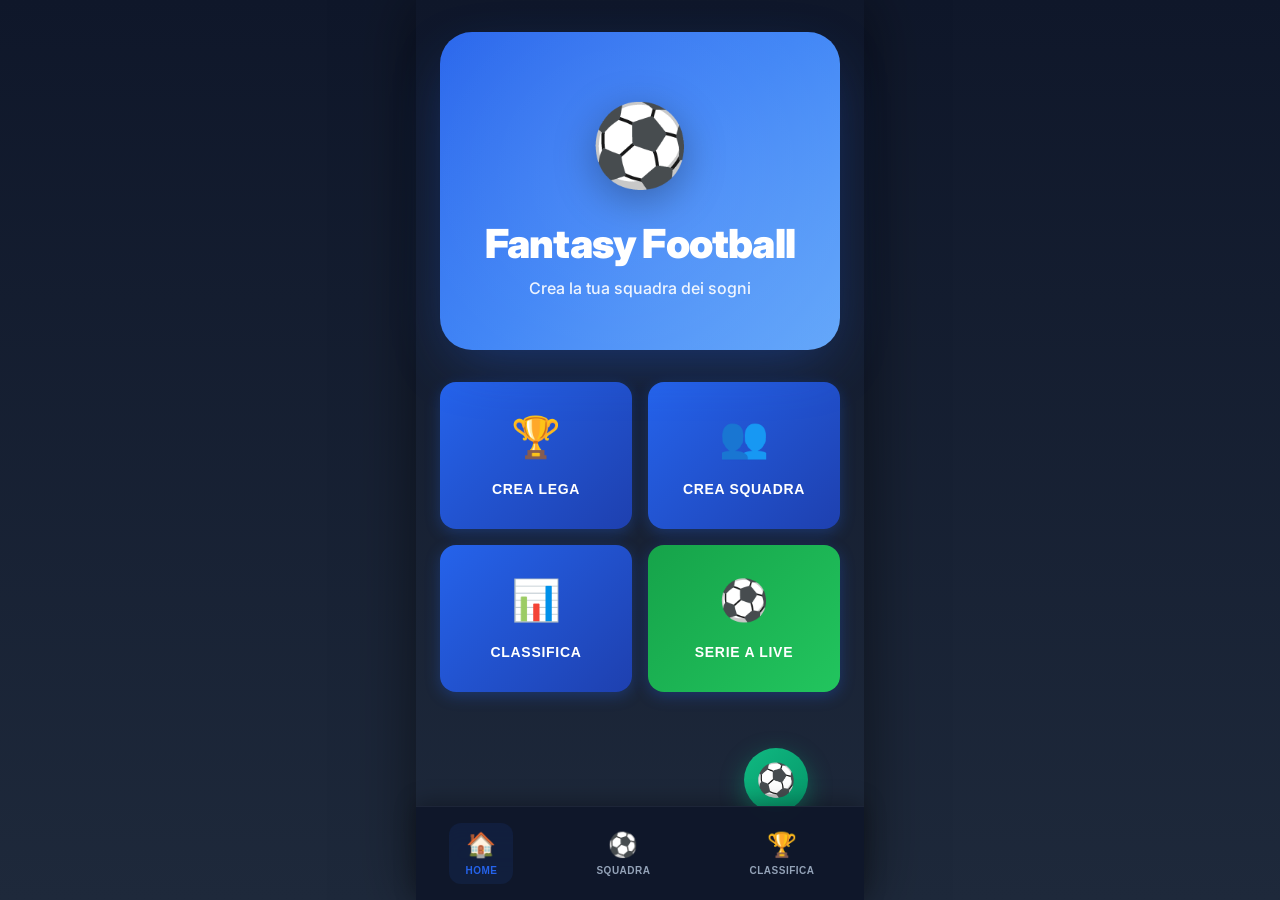
==== commit ac10fef4: "Add professional design inspired by Football Manager, MagicaLeghe, Fantacalcio - Complete UI overhau" ====
--- a/docs/app.html
+++ b/docs/app.html
@@ -9,6 +9,7 @@
     <link rel="preconnect" href="https://fonts.gstatic.com" crossorigin>
     <link href="https://fonts.googleapis.com/css2?family=Inter:wght@300;400;500;600;700;800;900&family=JetBrains+Mono:wght@500;700;800&display=swap" rel="stylesheet">
     <link rel="stylesheet" href="style-modern.css">
+    <link rel="stylesheet" href="style-pro.css">
 </head>
 <body>
     <!-- Main Container -->
--- a/docs/style-modern.css
+++ b/docs/style-modern.css
@@ -4,16 +4,25 @@
    =================================== */
 
 :root {
-    /* Modern Color Palette */
-    --accent-pink: #ec4899;
-    --deep-black: #000000;
-    --soft-black: #0a0a0a;
-    --zinc-900: #18181b;
-    --zinc-800: #27272a;
-    --zinc-700: #3f3f46;
-    --zinc-600: #52525b;
-    --zinc-500: #71717a;
-    --pure-white: #ffffff;
+    /* Modern Color Palette - BILANCIATA */
+    --accent-blue: #2563eb;
+    --accent-blue-dark: #1e40af;
+    --accent-green: #10b981;
+    --bg-primary: #0f172a;      /* Blu scuro invece di nero puro */
+    --bg-secondary: #1e293b;    /* Grigio-blu per card */
+    --bg-tertiary: #334155;     /* Grigio medio */
+    --text-primary: #f1f5f9;    /* Bianco caldo */
+    --text-secondary: #94a3b8;  /* Grigio chiaro */
+    --border-color: rgba(148, 163, 184, 0.1);
+    
+    /* Alias per compatibilità */
+    --accent-pink: var(--accent-blue);
+    --deep-black: var(--bg-primary);
+    --zinc-900: var(--bg-secondary);
+    --zinc-800: var(--bg-tertiary);
+    --zinc-700: #475569;
+    --zinc-600: #64748b;
+    --zinc-500: var(--text-secondary);
     
     /* Spacing */
     --spacing-xs: 0.5rem;
@@ -25,11 +34,10 @@
     
     /* Border Radius */
     --radius-sm: 0.5rem;
-    --radius-md: 1rem;
-    --radius-lg: 1.5rem;
-    --radius-xl: 2rem;
-    --radius-2xl: 2.5rem;
-    --radius-3xl: 3.5rem;
+    --radius-md: 0.75rem;
+    --radius-lg: 1rem;
+    --radius-xl: 1.5rem;
+    --radius-2xl: 2rem;
     
     /* Typography */
     --font-family: 'Inter', -apple-system, BlinkMacSystemFont, 'Segoe UI', Roboto, sans-serif;
@@ -48,30 +56,35 @@
 
 body {
     font-family: var(--font-family);
-    background-color: var(--deep-black);
-    color: var(--pure-white);
+    background: linear-gradient(to bottom, var(--bg-primary) 0%, #1e293b 100%);
+    color: var(--text-primary);
     line-height: 1.6;
     -webkit-tap-highlight-color: transparent;
     overflow-x: hidden;
+    min-height: 100vh;
 }
 
 /* Custom Scrollbar */
 ::-webkit-scrollbar {
-    width: 4px;
+    width: 8px;
 }
 
 ::-webkit-scrollbar-track {
-    background: #111;
+    background: var(--bg-secondary);
 }
 
 ::-webkit-scrollbar-thumb {
-    background: var(--accent-pink);
+    background: var(--accent-blue);
     border-radius: 10px;
+}
+
+::-webkit-scrollbar-thumb:hover {
+    background: var(--accent-blue-dark);
 }
 
 /* Selection */
 ::selection {
-    background: var(--accent-pink);
+    background: var(--accent-blue);
     color: white;
 }
 
@@ -160,6 +173,118 @@
 
 .animate-title-bounce {
     animation: title-bounce 1s cubic-bezier(0.16, 1, 0.3, 1) forwards;
+}
+
+/* ===================================
+   App Header
+   =================================== */
+
+.app-header {
+    text-align: center;
+    padding: var(--spacing-2xl) var(--spacing-lg);
+    background: linear-gradient(135deg, #2563eb 0%, #3b82f6 50%, #60a5fa 100%);
+    border-radius: var(--radius-2xl);
+    margin-bottom: var(--spacing-xl);
+    box-shadow: 0 20px 60px -15px rgba(37, 99, 235, 0.4);
+    position: relative;
+    overflow: hidden;
+}
+
+.app-header::before {
+    content: '';
+    position: absolute;
+    top: -50%;
+    left: -50%;
+    width: 200%;
+    height: 200%;
+    background: radial-gradient(circle, rgba(255, 255, 255, 0.1) 0%, transparent 70%);
+    animation: pulse-slow 8s ease-in-out infinite;
+}
+
+.logo-placeholder {
+    font-size: 5rem;
+    margin-bottom: var(--spacing-md);
+    filter: drop-shadow(0 10px 20px rgba(0, 0, 0, 0.3));
+    animation: float 6s ease-in-out infinite;
+    position: relative;
+    z-index: 10;
+}
+
+.app-header h1 {
+    font-size: 2.5rem;
+    font-weight: 900;
+    color: white;
+    margin-bottom: var(--spacing-sm);
+    letter-spacing: -0.02em;
+    position: relative;
+    z-index: 10;
+}
+
+.app-header .subtitle {
+    font-size: 1rem;
+    color: rgba(255, 255, 255, 0.9);
+    font-weight: 500;
+    position: relative;
+    z-index: 10;
+}
+
+/* ===================================
+   Main Navigation
+   =================================== */
+
+.main-nav {
+    display: grid;
+    grid-template-columns: repeat(2, 1fr);
+    gap: var(--spacing-md);
+    margin-bottom: var(--spacing-xl);
+}
+
+.main-nav .btn {
+    display: flex;
+    flex-direction: column;
+    align-items: center;
+    gap: var(--spacing-sm);
+    padding: var(--spacing-xl);
+    font-size: 0.875rem;
+}
+
+.main-nav .icon {
+    font-size: 2.5rem;
+    margin-bottom: var(--spacing-xs);
+}
+
+/* ===================================
+   View Header
+   =================================== */
+
+.view-header {
+    display: flex;
+    align-items: center;
+    gap: var(--spacing-md);
+    margin-bottom: var(--spacing-xl);
+    padding-bottom: var(--spacing-md);
+    border-bottom: 2px solid var(--border-color);
+}
+
+.btn-back {
+    background: var(--bg-secondary);
+    border: 1px solid var(--border-color);
+    color: var(--text-primary);
+    padding: var(--spacing-sm) var(--spacing-lg);
+    border-radius: var(--radius-md);
+    font-weight: 600;
+    cursor: pointer;
+    transition: all 0.3s ease;
+}
+
+.btn-back:hover {
+    background: var(--bg-tertiary);
+    transform: translateX(-4px);
+}
+
+.view-header h2 {
+    flex: 1;
+    margin: 0;
 }
 
 /* ===================================
@@ -249,11 +374,11 @@
    =================================== */
 
 .card {
-    background: var(--zinc-900);
-    border: 1px solid rgba(255, 255, 255, 0.05);
-    border-radius: var(--radius-3xl);
+    background: var(--bg-secondary);
+    border: 1px solid var(--border-color);
+    border-radius: var(--radius-xl);
     padding: var(--spacing-xl);
-    box-shadow: 0 10px 30px rgba(0, 0, 0, 0.3);
+    box-shadow: 0 4px 20px rgba(0, 0, 0, 0.2);
 }
 
 .card-hover {
@@ -262,8 +387,8 @@
 
 .card-hover:hover {
     transform: translateY(-2px);
-    border-color: rgba(236, 72, 153, 0.3);
-    background: var(--zinc-800);
+    border-color: var(--accent-blue);
+    box-shadow: 0 8px 30px rgba(37, 99, 235, 0.3);
 }
 
 /* ===================================
@@ -271,12 +396,12 @@
    =================================== */
 
 .btn {
-    padding: 1rem 2rem;
-    border-radius: var(--radius-xl);
-    font-weight: 800;
+    padding: 1rem 1.5rem;
+    border-radius: var(--radius-lg);
+    font-weight: 700;
     font-size: 0.875rem;
     text-transform: uppercase;
-    letter-spacing: 0.1em;
+    letter-spacing: 0.05em;
     cursor: pointer;
     transition: all 0.3s ease;
     border: none;
@@ -287,39 +412,40 @@
 }
 
 .btn-primary {
-    background: var(--zinc-900);
+    background: linear-gradient(135deg, var(--accent-blue) 0%, var(--accent-blue-dark) 100%);
     color: white;
-    border: 1px solid rgba(255, 255, 255, 0.05);
+    box-shadow: 0 4px 15px rgba(37, 99, 235, 0.3);
 }
 
 .btn-primary:hover {
-    background: var(--zinc-800);
-    border-color: rgba(236, 72, 153, 0.3);
     transform: translateY(-2px);
+    box-shadow: 0 8px 25px rgba(37, 99, 235, 0.4);
 }
 
 .btn-primary:active {
-    transform: scale(0.95);
+    transform: scale(0.98);
 }
 
 .btn-success {
-    background: white;
-    color: black;
-    font-weight: 900;
-    border-bottom: 8px solid #e5e5e5;
+    background: linear-gradient(135deg, var(--accent-green) 0%, #059669 100%);
+    color: white;
+    font-weight: 800;
+    box-shadow: 0 4px 15px rgba(16, 185, 129, 0.3);
 }
 
 .btn-success:hover {
     transform: translateY(-2px);
+    box-shadow: 0 8px 25px rgba(16, 185, 129, 0.4);
 }
 
 .btn-success:active {
-    transform: scale(0.95);
+    transform: scale(0.98);
 }
 
 .btn-success:disabled {
-    opacity: 0.2;
+    opacity: 0.5;
     cursor: not-allowed;
+    transform: none;
 }
 
 /* ===================================
@@ -327,10 +453,11 @@
    =================================== */
 
 .form-card {
-    background: var(--zinc-900);
-    border: 1px solid rgba(255, 255, 255, 0.05);
-    border-radius: var(--radius-3xl);
+    background: var(--bg-secondary);
+    border: 1px solid var(--border-color);
+    border-radius: var(--radius-xl);
     padding: var(--spacing-2xl);
+    box-shadow: 0 4px 20px rgba(0, 0, 0, 0.2);
 }
 
 .form-group {
@@ -339,38 +466,37 @@
 
 .form-group label {
     display: block;
-    font-size: 0.6875rem;
-    font-weight: 800;
-    text-transform: uppercase;
-    letter-spacing: 0.35em;
-    color: var(--zinc-500);
+    font-size: 0.75rem;
+    font-weight: 700;
+    text-transform: uppercase;
+    letter-spacing: 0.1em;
+    color: var(--text-secondary);
     margin-bottom: var(--spacing-sm);
-    padding-left: var(--spacing-xs);
 }
 
 .form-group input,
 .form-group select {
     width: 100%;
-    background: var(--deep-black);
-    border: 1px solid rgba(255, 255, 255, 0.05);
-    padding: 1.5rem;
-    border-radius: var(--radius-xl);
-    color: white;
-    font-size: 1.5rem;
-    font-weight: 800;
-    letter-spacing: -0.02em;
+    background: var(--bg-primary);
+    border: 2px solid var(--border-color);
+    padding: 1rem;
+    border-radius: var(--radius-md);
+    color: var(--text-primary);
+    font-size: 1rem;
+    font-weight: 600;
     transition: all 0.3s ease;
 }
 
 .form-group input:focus,
 .form-group select:focus {
     outline: none;
-    border-color: var(--accent-pink);
-    box-shadow: 0 0 0 4px rgba(236, 72, 153, 0.1);
+    border-color: var(--accent-blue);
+    box-shadow: 0 0 0 3px rgba(37, 99, 235, 0.1);
 }
 
 .form-group input::placeholder {
-    color: var(--zinc-800);
+    color: var(--text-secondary);
+    opacity: 0.5;
 }
 
 /* ===================================
@@ -381,72 +507,87 @@
     display: flex;
     justify-content: space-between;
     align-items: center;
-    background: var(--deep-black);
+    background: var(--bg-primary);
     padding: 1.5rem;
-    border-radius: var(--radius-xl);
-    border: 1px solid rgba(255, 255, 255, 0.05);
+    border-radius: var(--radius-lg);
+    border: 2px solid var(--border-color);
+    margin-bottom: var(--spacing-lg);
 }
 
 .budget-label {
-    font-size: 0.6875rem;
-    font-weight: 800;
-    text-transform: uppercase;
-    letter-spacing: 0.35em;
-    color: var(--zinc-500);
+    font-size: 0.75rem;
+    font-weight: 700;
+    text-transform: uppercase;
+    letter-spacing: 0.1em;
+    color: var(--text-secondary);
 }
 
 .budget-value {
     font-family: var(--font-mono);
-    font-size: 3rem;
+    font-size: 2rem;
     font-weight: 900;
-    color: white;
+    color: var(--accent-green);
     letter-spacing: -0.02em;
 }
 
 .budget-value.low {
-    color: var(--accent-pink);
+    color: #ef4444;
     animation: pulse 1s ease-in-out infinite;
 }
 
+@keyframes pulse {
+    0%, 100% { opacity: 1; }
+    50% { opacity: 0.7; }
+}
+
 .budget-currency {
-    font-size: 0.6875rem;
-    font-weight: 800;
-    text-transform: uppercase;
-    letter-spacing: 0.35em;
-    color: var(--zinc-500);
+    font-size: 0.75rem;
+    font-weight: 700;
+    text-transform: uppercase;
+    letter-spacing: 0.1em;
+    color: var(--text-secondary);
 }
 
 /* ===================================
    Coach Selection
    =================================== */
+
+.coach-selection-container {
+    margin: var(--spacing-2xl) 0;
+}
+
+.coach-selection-container h3 {
+    margin-bottom: var(--spacing-md);
+    color: var(--text-primary);
+}
 
 .coaches-grid {
     display: grid;
     grid-template-columns: repeat(3, 1fr);
-    gap: 1rem;
+    gap: var(--spacing-md);
 }
 
 .coach-card {
-    background: var(--deep-black);
-    border: 2px solid rgba(255, 255, 255, 0.05);
-    border-radius: var(--radius-2xl);
+    background: var(--bg-secondary);
+    border: 2px solid var(--border-color);
+    border-radius: var(--radius-lg);
     padding: 1.25rem;
     text-align: center;
     cursor: pointer;
     transition: all 0.3s ease;
-    opacity: 0.4;
 }
 
 .coach-card:hover {
-    opacity: 1;
+    border-color: var(--accent-blue);
+    transform: translateY(-4px);
+    box-shadow: 0 8px 25px rgba(37, 99, 235, 0.3);
 }
 
 .coach-card.selected {
-    background: var(--accent-pink);
-    border-color: #f472b6;
-    opacity: 1;
+    background: linear-gradient(135deg, var(--accent-blue) 0%, var(--accent-blue-dark) 100%);
+    border-color: var(--accent-blue);
     transform: scale(1.05);
-    box-shadow: 0 0 30px -5px var(--accent-pink);
+    box-shadow: 0 8px 30px rgba(37, 99, 235, 0.4);
 }
 
 .coach-avatar {
@@ -456,11 +597,11 @@
 }
 
 .coach-name {
-    font-size: 0.5625rem;
-    font-weight: 800;
-    text-transform: uppercase;
-    letter-spacing: -0.02em;
-    color: white;
+    font-size: 0.75rem;
+    font-weight: 700;
+    text-transform: uppercase;
+    letter-spacing: 0.05em;
+    color: var(--text-primary);
 }
 
 /* ===================================
@@ -476,67 +617,70 @@
 }
 
 .role-title {
-    font-size: 1.5rem;
-    font-weight: 900;
-    text-transform: uppercase;
-    letter-spacing: -0.02em;
-    color: white;
+    font-size: 1.25rem;
+    font-weight: 800;
+    text-transform: uppercase;
+    letter-spacing: 0.05em;
+    color: var(--text-primary);
     margin-bottom: var(--spacing-lg);
-    padding-left: var(--spacing-lg);
-    border-left: 4px solid var(--accent-pink);
+    padding-left: var(--spacing-md);
+    border-left: 4px solid var(--accent-blue);
 }
 
 .players-list {
     display: flex;
     flex-direction: column;
-    gap: 1rem;
+    gap: var(--spacing-md);
 }
 
 .player-card {
     display: flex;
     align-items: center;
     justify-content: space-between;
-    background: var(--zinc-900);
-    border: 2px solid rgba(255, 255, 255, 0.05);
-    padding: 1.75rem;
-    border-radius: var(--radius-2xl);
+    background: var(--bg-secondary);
+    border: 2px solid var(--border-color);
+    padding: 1.25rem;
+    border-radius: var(--radius-lg);
     cursor: pointer;
     transition: all 0.3s ease;
 }
 
 .player-card:hover {
-    border-color: var(--zinc-700);
+    border-color: var(--accent-blue);
+    transform: translateX(4px);
 }
 
 .player-card.selected {
-    background: var(--accent-pink);
-    border-color: #f472b6;
-    transform: scale(1.03);
-    box-shadow: 0 0 30px -5px var(--accent-pink);
+    background: linear-gradient(135deg, var(--accent-blue) 0%, var(--accent-blue-dark) 100%);
+    border-color: var(--accent-blue);
+    transform: scale(1.02);
+    box-shadow: 0 8px 30px rgba(37, 99, 235, 0.4);
 }
 
 .player-info {
     display: flex;
     align-items: center;
-    gap: 1.5rem;
+    gap: 1rem;
 }
 
 .player-team-badge {
-    width: 3.5rem;
-    height: 3.5rem;
-    border-radius: 1.2rem;
+    width: 3rem;
+    height: 3rem;
+    border-radius: var(--radius-md);
     display: flex;
     align-items: center;
     justify-content: center;
     font-size: 0.875rem;
     font-weight: 900;
-    background: var(--deep-black);
-    color: var(--zinc-600);
+    background: var(--bg-primary);
+    color: var(--text-secondary);
+    border: 2px solid var(--border-color);
 }
 
 .player-card.selected .player-team-badge {
     background: white;
-    color: var(--accent-pink);
+    color: var(--accent-blue);
+    border-color: white;
 }
 
 .player-details {
@@ -544,23 +688,24 @@
 }
 
 .player-name {
-    font-size: 1.25rem;
-    font-weight: 900;
-    letter-spacing: -0.02em;
-    line-height: 1;
+    font-size: 1.125rem;
+    font-weight: 700;
+    letter-spacing: -0.01em;
+    line-height: 1.2;
+    color: var(--text-primary);
 }
 
 .player-team {
-    font-size: 0.6875rem;
-    font-weight: 800;
-    text-transform: uppercase;
-    letter-spacing: 0.25em;
-    color: var(--zinc-500);
-    margin-top: 0.5rem;
+    font-size: 0.75rem;
+    font-weight: 600;
+    text-transform: uppercase;
+    letter-spacing: 0.05em;
+    color: var(--text-secondary);
+    margin-top: 0.25rem;
 }
 
 .player-card.selected .player-team {
-    opacity: 0.8;
+    color: rgba(255, 255, 255, 0.8);
 }
 
 .player-price {
@@ -573,19 +718,24 @@
     font-weight: 900;
     letter-spacing: -0.02em;
     line-height: 1;
+    color: var(--accent-green);
+}
+
+.player-card.selected .player-price-value {
+    color: white;
 }
 
 .player-price-label {
-    font-size: 0.5625rem;
-    font-weight: 800;
-    text-transform: uppercase;
-    letter-spacing: 0.3em;
-    color: var(--zinc-500);
+    font-size: 0.625rem;
+    font-weight: 700;
+    text-transform: uppercase;
+    letter-spacing: 0.1em;
+    color: var(--text-secondary);
     margin-top: 0.25rem;
 }
 
 .player-card.selected .player-price-label {
-    opacity: 0.6;
+    color: rgba(255, 255, 255, 0.7);
 }
 
 /* ===================================
@@ -594,13 +744,13 @@
 
 .football-field {
     aspect-ratio: 3.6 / 5;
-    background: var(--zinc-900);
-    border-radius: 4.5rem;
-    padding: 2.25rem;
+    background: linear-gradient(135deg, #16a34a 0%, #15803d 100%);
+    border-radius: 2rem;
+    padding: 2rem;
     position: relative;
     overflow: hidden;
-    border: 12px solid var(--zinc-800);
-    box-shadow: 0 20px 60px rgba(0, 0, 0, 0.5);
+    border: 8px solid var(--bg-secondary);
+    box-shadow: 0 20px 60px rgba(0, 0, 0, 0.4);
 }
 
 /* Pitch Pattern */
@@ -609,18 +759,9 @@
     position: absolute;
     inset: 0;
     background-image: 
-        linear-gradient(rgba(255, 255, 255, 0.05) 1px, transparent 1px),
-        linear-gradient(90deg, rgba(255, 255, 255, 0.05) 1px, transparent 1px);
+        linear-gradient(rgba(255, 255, 255, 0.1) 1px, transparent 1px),
+        linear-gradient(90deg, rgba(255, 255, 255, 0.1) 1px, transparent 1px);
     background-size: 30px 30px;
-    pointer-events: none;
-}
-
-/* Pink gradient overlay */
-.football-field::after {
-    content: '';
-    position: absolute;
-    inset: 0;
-    background: linear-gradient(to bottom, rgba(236, 72, 153, 0.1), transparent);
     pointer-events: none;
 }
 
@@ -631,7 +772,7 @@
     left: 0;
     right: 0;
     height: 2px;
-    background: rgba(255, 255, 255, 0.05);
+    background: rgba(255, 255, 255, 0.3);
 }
 
 /* Center circle */
@@ -640,9 +781,9 @@
     top: 50%;
     left: 50%;
     transform: translate(-50%, -50%);
-    width: 12rem;
-    height: 12rem;
-    border: 2px solid rgba(255, 255, 255, 0.05);
+    width: 10rem;
+    height: 10rem;
+    border: 2px solid rgba(255, 255, 255, 0.3);
     border-radius: 50%;
 }
 
@@ -658,7 +799,7 @@
 .position-row {
     display: flex;
     justify-content: center;
-    gap: 2.5rem;
+    gap: 2rem;
     flex-wrap: wrap;
 }
 
@@ -666,40 +807,71 @@
     display: flex;
     flex-direction: column;
     align-items: center;
-    gap: 1rem;
+    gap: 0.75rem;
     transition: all 0.3s ease;
 }
 
 .player-on-field:hover {
-    transform: scale(1.25) translateY(-0.75rem);
+    transform: scale(1.2) translateY(-0.5rem);
 }
 
 .player-avatar {
-    width: 4rem;
-    height: 4rem;
-    border-radius: 1.8rem;
+    width: 3.5rem;
+    height: 3.5rem;
+    border-radius: 1rem;
     background: white;
-    color: black;
+    color: var(--accent-blue);
     display: flex;
     align-items: center;
     justify-content: center;
     font-size: 1.5rem;
     font-weight: 900;
-    box-shadow: 0 10px 30px rgba(0, 0, 0, 0.5);
+    box-shadow: 0 8px 20px rgba(0, 0, 0, 0.4);
+    border: 3px solid var(--accent-blue);
 }
 
 .player-label {
-    background: rgba(0, 0, 0, 0.9);
+    background: rgba(0, 0, 0, 0.8);
     backdrop-filter: blur(10px);
-    padding: 0.5rem 1rem;
-    border-radius: 1rem;
-    font-size: 0.6875rem;
-    font-weight: 900;
-    text-transform: uppercase;
-    letter-spacing: -0.02em;
+    padding: 0.5rem 0.75rem;
+    border-radius: 0.75rem;
+    font-size: 0.75rem;
+    font-weight: 700;
+    text-transform: uppercase;
+    letter-spacing: 0.05em;
     white-space: nowrap;
     box-shadow: 0 4px 12px rgba(0, 0, 0, 0.5);
-    border: 1px solid rgba(255, 255, 255, 0.1);
+    border: 1px solid rgba(255, 255, 255, 0.2);
+    color: white;
+}
+
+.score-display {
+    position: absolute;
+    top: 1rem;
+    left: 50%;
+    transform: translateX(-50%);
+    background: rgba(0, 0, 0, 0.8);
+    backdrop-filter: blur(10px);
+    padding: 0.75rem 1.5rem;
+    border-radius: 1rem;
+    border: 2px solid rgba(255, 255, 255, 0.2);
+    z-index: 20;
+}
+
+.score-label {
+    font-size: 0.75rem;
+    font-weight: 700;
+    text-transform: uppercase;
+    letter-spacing: 0.1em;
+    color: rgba(255, 255, 255, 0.7);
+    margin-right: 0.5rem;
+}
+
+.score-value {
+    font-family: var(--font-mono);
+    font-size: 1.5rem;
+    font-weight: 900;
+    color: white;
 }
 
 /* ===================================
@@ -797,36 +969,39 @@
     right: 0;
     max-width: 28rem;
     margin: 0 auto;
-    background: rgba(0, 0, 0, 0.8);
+    background: rgba(15, 23, 42, 0.95);
     backdrop-filter: blur(20px);
-    border-top: 1px solid rgba(255, 255, 255, 0.05);
+    border-top: 1px solid var(--border-color);
     display: flex;
     justify-content: space-around;
     align-items: center;
-    padding: 1.25rem 0;
+    padding: 1rem 0;
     z-index: 50;
+    box-shadow: 0 -4px 20px rgba(0, 0, 0, 0.3);
 }
 
 .nav-item {
     display: flex;
     flex-direction: column;
     align-items: center;
-    gap: 0.5rem;
+    gap: 0.375rem;
     background: none;
     border: none;
     cursor: pointer;
     transition: all 0.3s ease;
-    color: var(--zinc-600);
+    color: var(--text-secondary);
+    padding: 0.5rem 1rem;
+    border-radius: var(--radius-md);
 }
 
 .nav-item:hover {
-    color: white;
+    color: var(--text-primary);
+    background: rgba(255, 255, 255, 0.05);
 }
 
 .nav-item.active {
-    color: var(--accent-pink);
-    transform: scale(1.1);
-    filter: drop-shadow(0 0 8px rgba(236, 72, 153, 0.5));
+    color: var(--accent-blue);
+    background: rgba(37, 99, 235, 0.1);
 }
 
 .nav-icon {
@@ -834,15 +1009,10 @@
 }
 
 .nav-label {
-    font-size: 0.5625rem;
-    font-weight: 800;
-    text-transform: uppercase;
-    letter-spacing: 0.2em;
-    opacity: 0.4;
-}
-
-.nav-item.active .nav-label {
-    opacity: 1;
+    font-size: 0.625rem;
+    font-weight: 700;
+    text-transform: uppercase;
+    letter-spacing: 0.05em;
 }
 
 /* ===================================
@@ -851,31 +1021,29 @@
 
 .simulate-match-btn {
     position: fixed;
-    bottom: 6rem;
+    bottom: 5.5rem;
     right: 50%;
-    transform: translateX(calc(14rem - 4rem));
-    width: 5rem;
-    height: 5rem;
-    border-radius: 2.5rem;
-    background: var(--zinc-900);
-    border: 2px solid rgba(255, 255, 255, 0.05);
-    color: var(--accent-pink);
+    transform: translateX(calc(14rem - 3.5rem));
+    width: 4rem;
+    height: 4rem;
+    border-radius: 2rem;
+    background: linear-gradient(135deg, var(--accent-green) 0%, #059669 100%);
+    border: none;
+    color: white;
     font-size: 2rem;
     cursor: pointer;
     transition: all 0.3s ease;
-    box-shadow: 0 10px 30px rgba(0, 0, 0, 0.5);
+    box-shadow: 0 8px 25px rgba(16, 185, 129, 0.4);
     z-index: 40;
 }
 
 .simulate-match-btn:hover {
-    background: var(--zinc-800);
-    border-color: rgba(236, 72, 153, 0.3);
-    transform: translateX(calc(14rem - 4rem)) scale(1.1);
-    box-shadow: 0 0 30px -5px var(--accent-pink);
+    transform: translateX(calc(14rem - 3.5rem)) scale(1.1);
+    box-shadow: 0 12px 35px rgba(16, 185, 129, 0.5);
 }
 
 .simulate-match-btn:active {
-    transform: translateX(calc(14rem - 4rem)) scale(0.95);
+    transform: translateX(calc(14rem - 3.5rem)) scale(0.95);
 }
 
 /* ===================================
--- a/docs/style-pro.css
+++ b/docs/style-pro.css
@@ -0,0 +1,687 @@
+/* ===================================
+   FANTASY FOOTBALL PRO - PROFESSIONAL DESIGN
+   Inspired by Football Manager, MagicaLeghe, Fantacalcio
+   =================================== */
+
+/* Import base modern styles */
+@import url('style-modern.css');
+
+/* ===================================
+   Professional Color Palette
+   =================================== */
+
+:root {
+    /* Professional Colors */
+    --pro-purple: #6366f1;
+    --pro-purple-dark: #4f46e5;
+    --pro-green-field: #16a34a;
+    --pro-green-light: #22c55e;
+    --pro-orange: #f97316;
+    --pro-red: #ef4444;
+    --pro-yellow: #eab308;
+    
+    /* Gradients */
+    --gradient-purple: linear-gradient(135deg, #6366f1 0%, #8b5cf6 100%);
+    --gradient-field: linear-gradient(135deg, #16a34a 0%, #15803d 100%);
+    --gradient-gold: linear-gradient(135deg, #fbbf24 0%, #f59e0b 100%);
+}
+
+/* ===================================
+   Professional Football Field
+   =================================== */
+
+.football-field-pro {
+    aspect-ratio: 16 / 10;
+    background: var(--gradient-field);
+    border-radius: 1.5rem;
+    padding: 2rem;
+    position: relative;
+    overflow: hidden;
+    box-shadow: 
+        0 20px 60px rgba(0, 0, 0, 0.4),
+        inset 0 0 100px rgba(0, 0, 0, 0.2);
+    border: 4px solid rgba(255, 255, 255, 0.1);
+}
+
+/* Field Lines */
+.football-field-pro::before {
+    content: '';
+    position: absolute;
+    inset: 0;
+    background-image: 
+        /* Horizontal stripes */
+        repeating-linear-gradient(
+            0deg,
+            transparent,
+            transparent 40px,
+            rgba(255, 255, 255, 0.03) 40px,
+            rgba(255, 255, 255, 0.03) 80px
+        ),
+        /* Vertical stripes */
+        repeating-linear-gradient(
+            90deg,
+            transparent,
+            transparent 60px,
+            rgba(255, 255, 255, 0.03) 60px,
+            rgba(255, 255, 255, 0.03) 120px
+        );
+    pointer-events: none;
+}
+
+/* Center Circle */
+.field-center-circle {
+    position: absolute;
+    top: 50%;
+    left: 50%;
+    transform: translate(-50%, -50%);
+    width: 120px;
+    height: 120px;
+    border: 3px solid rgba(255, 255, 255, 0.4);
+    border-radius: 50%;
+}
+
+.field-center-circle::after {
+    content: '';
+    position: absolute;
+    top: 50%;
+    left: 50%;
+    transform: translate(-50%, -50%);
+    width: 8px;
+    height: 8px;
+    background: rgba(255, 255, 255, 0.6);
+    border-radius: 50%;
+}
+
+/* Center Line */
+.field-center-line {
+    position: absolute;
+    top: 0;
+    left: 50%;
+    transform: translateX(-50%);
+    width: 3px;
+    height: 100%;
+    background: rgba(255, 255, 255, 0.4);
+}
+
+/* Penalty Areas */
+.field-penalty-area {
+    position: absolute;
+    width: 35%;
+    height: 50%;
+    border: 3px solid rgba(255, 255, 255, 0.4);
+}
+
+.field-penalty-area.top {
+    top: 0;
+    left: 50%;
+    transform: translateX(-50%);
+    border-top: none;
+}
+
+.field-penalty-area.bottom {
+    bottom: 0;
+    left: 50%;
+    transform: translateX(-50%);
+    border-bottom: none;
+}
+
+/* Goal Areas */
+.field-goal-area {
+    position: absolute;
+    width: 20%;
+    height: 25%;
+    border: 3px solid rgba(255, 255, 255, 0.4);
+}
+
+.field-goal-area.top {
+    top: 0;
+    left: 50%;
+    transform: translateX(-50%);
+    border-top: none;
+}
+
+.field-goal-area.bottom {
+    bottom: 0;
+    left: 50%;
+    transform: translateX(-50%);
+    border-bottom: none;
+}
+
+/* ===================================
+   Professional Player Cards
+   =================================== */
+
+.player-card-pro {
+    background: linear-gradient(135deg, rgba(255, 255, 255, 0.1) 0%, rgba(255, 255, 255, 0.05) 100%);
+    backdrop-filter: blur(10px);
+    border: 2px solid rgba(255, 255, 255, 0.2);
+    border-radius: 1.5rem;
+    padding: 1.5rem;
+    position: relative;
+    overflow: hidden;
+    transition: all 0.3s ease;
+}
+
+.player-card-pro::before {
+    content: '';
+    position: absolute;
+    top: 0;
+    left: 0;
+    right: 0;
+    height: 4px;
+    background: var(--gradient-purple);
+}
+
+.player-card-pro:hover {
+    transform: translateY(-8px);
+    box-shadow: 0 20px 40px rgba(99, 102, 241, 0.3);
+    border-color: var(--pro-purple);
+}
+
+.player-card-header {
+    display: flex;
+    align-items: center;
+    gap: 1rem;
+    margin-bottom: 1rem;
+}
+
+.player-avatar-pro {
+    width: 60px;
+    height: 60px;
+    border-radius: 50%;
+    background: var(--gradient-purple);
+    display: flex;
+    align-items: center;
+    justify-content: center;
+    font-size: 1.5rem;
+    font-weight: 900;
+    color: white;
+    box-shadow: 0 4px 15px rgba(99, 102, 241, 0.4);
+}
+
+.player-info-pro {
+    flex: 1;
+}
+
+.player-name-pro {
+    font-size: 1.125rem;
+    font-weight: 700;
+    color: var(--text-primary);
+    margin-bottom: 0.25rem;
+}
+
+.player-role-pro {
+    font-size: 0.75rem;
+    font-weight: 600;
+    text-transform: uppercase;
+    letter-spacing: 0.05em;
+    color: var(--text-secondary);
+}
+
+.player-stats-pro {
+    display: grid;
+    grid-template-columns: repeat(3, 1fr);
+    gap: 0.75rem;
+    margin-top: 1rem;
+}
+
+.stat-item {
+    text-align: center;
+}
+
+.stat-value {
+    font-family: var(--font-mono);
+    font-size: 1.5rem;
+    font-weight: 900;
+    color: var(--pro-purple);
+    display: block;
+}
+
+.stat-label {
+    font-size: 0.625rem;
+    font-weight: 600;
+    text-transform: uppercase;
+    letter-spacing: 0.05em;
+    color: var(--text-secondary);
+    margin-top: 0.25rem;
+}
+
+/* Rating Colors */
+.stat-value.excellent { color: var(--pro-green-light); }
+.stat-value.good { color: var(--pro-yellow); }
+.stat-value.average { color: var(--pro-orange); }
+.stat-value.poor { color: var(--pro-red); }
+
+/* ===================================
+   Professional Table View
+   =================================== */
+
+.table-pro {
+    background: var(--bg-secondary);
+    border: 1px solid var(--border-color);
+    border-radius: 1.5rem;
+    overflow: hidden;
+    box-shadow: 0 4px 20px rgba(0, 0, 0, 0.2);
+}
+
+.table-pro table {
+    width: 100%;
+    border-collapse: collapse;
+}
+
+.table-pro thead {
+    background: var(--gradient-purple);
+}
+
+.table-pro thead th {
+    padding: 1rem 1.5rem;
+    text-align: left;
+    font-size: 0.75rem;
+    font-weight: 700;
+    text-transform: uppercase;
+    letter-spacing: 0.1em;
+    color: white;
+}
+
+.table-pro tbody tr {
+    border-bottom: 1px solid var(--border-color);
+    transition: all 0.3s ease;
+}
+
+.table-pro tbody tr:hover {
+    background: rgba(99, 102, 241, 0.05);
+}
+
+.table-pro tbody tr.highlighted {
+    background: rgba(99, 102, 241, 0.1);
+    border-left: 4px solid var(--pro-purple);
+}
+
+.table-pro tbody td {
+    padding: 1rem 1.5rem;
+    color: var(--text-primary);
+}
+
+/* Position Badge */
+.position-badge {
+    display: inline-flex;
+    align-items: center;
+    justify-content: center;
+    width: 32px;
+    height: 32px;
+    border-radius: 50%;
+    font-family: var(--font-mono);
+    font-size: 0.875rem;
+    font-weight: 900;
+}
+
+.position-badge.gold {
+    background: var(--gradient-gold);
+    color: white;
+    box-shadow: 0 4px 15px rgba(251, 191, 36, 0.4);
+}
+
+.position-badge.silver {
+    background: linear-gradient(135deg, #e5e7eb 0%, #9ca3af 100%);
+    color: #1f2937;
+}
+
+.position-badge.bronze {
+    background: linear-gradient(135deg, #f97316 0%, #ea580c 100%);
+    color: white;
+}
+
+.position-badge.default {
+    background: var(--bg-tertiary);
+    color: var(--text-secondary);
+}
+
+/* ===================================
+   Professional Stats Display
+   =================================== */
+
+.stats-grid-pro {
+    display: grid;
+    grid-template-columns: repeat(auto-fit, minmax(200px, 1fr));
+    gap: 1.5rem;
+}
+
+.stat-card-pro {
+    background: var(--bg-secondary);
+    border: 1px solid var(--border-color);
+    border-radius: 1.5rem;
+    padding: 1.5rem;
+    text-align: center;
+    position: relative;
+    overflow: hidden;
+}
+
+.stat-card-pro::before {
+    content: '';
+    position: absolute;
+    top: 0;
+    left: 0;
+    right: 0;
+    height: 3px;
+    background: var(--gradient-purple);
+}
+
+.stat-card-icon {
+    font-size: 2.5rem;
+    margin-bottom: 0.75rem;
+    filter: drop-shadow(0 4px 8px rgba(0, 0, 0, 0.2));
+}
+
+.stat-card-value {
+    font-family: var(--font-mono);
+    font-size: 2.5rem;
+    font-weight: 900;
+    color: var(--pro-purple);
+    line-height: 1;
+    margin-bottom: 0.5rem;
+}
+
+.stat-card-label {
+    font-size: 0.875rem;
+    font-weight: 600;
+    text-transform: uppercase;
+    letter-spacing: 0.05em;
+    color: var(--text-secondary);
+}
+
+/* ===================================
+   Professional Progress Bars
+   =================================== */
+
+.progress-bar-pro {
+    width: 100%;
+    height: 8px;
+    background: var(--bg-primary);
+    border-radius: 4px;
+    overflow: hidden;
+    position: relative;
+}
+
+.progress-fill {
+    height: 100%;
+    background: var(--gradient-purple);
+    border-radius: 4px;
+    transition: width 0.6s ease;
+    position: relative;
+}
+
+.progress-fill::after {
+    content: '';
+    position: absolute;
+    top: 0;
+    left: 0;
+    right: 0;
+    bottom: 0;
+    background: linear-gradient(
+        90deg,
+        transparent,
+        rgba(255, 255, 255, 0.3),
+        transparent
+    );
+    animation: shimmer 2s infinite;
+}
+
+@keyframes shimmer {
+    0% { transform: translateX(-100%); }
+    100% { transform: translateX(100%); }
+}
+
+/* Progress Colors */
+.progress-fill.excellent { background: linear-gradient(135deg, var(--pro-green-light) 0%, var(--pro-green-field) 100%); }
+.progress-fill.good { background: linear-gradient(135deg, var(--pro-yellow) 0%, #ca8a04 100%); }
+.progress-fill.average { background: linear-gradient(135deg, var(--pro-orange) 0%, #ea580c 100%); }
+.progress-fill.poor { background: linear-gradient(135deg, var(--pro-red) 0%, #dc2626 100%); }
+
+/* ===================================
+   Professional Badges & Tags
+   =================================== */
+
+.badge-pro {
+    display: inline-flex;
+    align-items: center;
+    gap: 0.375rem;
+    padding: 0.375rem 0.75rem;
+    border-radius: 0.5rem;
+    font-size: 0.75rem;
+    font-weight: 700;
+    text-transform: uppercase;
+    letter-spacing: 0.05em;
+}
+
+.badge-pro.primary {
+    background: rgba(99, 102, 241, 0.1);
+    color: var(--pro-purple);
+    border: 1px solid rgba(99, 102, 241, 0.3);
+}
+
+.badge-pro.success {
+    background: rgba(34, 197, 94, 0.1);
+    color: var(--pro-green-light);
+    border: 1px solid rgba(34, 197, 94, 0.3);
+}
+
+.badge-pro.warning {
+    background: rgba(234, 179, 8, 0.1);
+    color: var(--pro-yellow);
+    border: 1px solid rgba(234, 179, 8, 0.3);
+}
+
+.badge-pro.danger {
+    background: rgba(239, 68, 68, 0.1);
+    color: var(--pro-red);
+    border: 1px solid rgba(239, 68, 68, 0.3);
+}
+
+/* ===================================
+   Professional Formation Display
+   =================================== */
+
+.formation-display {
+    position: relative;
+    width: 100%;
+    padding-top: 140%; /* 10:14 aspect ratio for vertical field */
+}
+
+.formation-container {
+    position: absolute;
+    inset: 0;
+    display: flex;
+    flex-direction: column;
+    justify-content: space-around;
+    padding: 1rem;
+}
+
+.formation-line {
+    display: flex;
+    justify-content: space-around;
+    align-items: center;
+    gap: 0.5rem;
+}
+
+.player-position-pro {
+    display: flex;
+    flex-direction: column;
+    align-items: center;
+    gap: 0.5rem;
+    cursor: pointer;
+    transition: all 0.3s ease;
+}
+
+.player-position-pro:hover {
+    transform: scale(1.15) translateY(-4px);
+}
+
+.player-circle-pro {
+    width: 50px;
+    height: 50px;
+    border-radius: 50%;
+    background: white;
+    border: 3px solid var(--pro-purple);
+    display: flex;
+    align-items: center;
+    justify-content: center;
+    font-size: 1.25rem;
+    font-weight: 900;
+    color: var(--pro-purple);
+    box-shadow: 
+        0 4px 15px rgba(0, 0, 0, 0.3),
+        0 0 0 4px rgba(99, 102, 241, 0.2);
+    position: relative;
+}
+
+.player-circle-pro::after {
+    content: '';
+    position: absolute;
+    inset: -8px;
+    border-radius: 50%;
+    border: 2px dashed rgba(255, 255, 255, 0.3);
+}
+
+.player-name-tag {
+    background: rgba(0, 0, 0, 0.8);
+    backdrop-filter: blur(10px);
+    padding: 0.375rem 0.75rem;
+    border-radius: 0.75rem;
+    font-size: 0.75rem;
+    font-weight: 700;
+    color: white;
+    white-space: nowrap;
+    box-shadow: 0 4px 12px rgba(0, 0, 0, 0.5);
+    border: 1px solid rgba(255, 255, 255, 0.2);
+}
+
+/* ===================================
+   Professional Match Result Popup
+   =================================== */
+
+.match-result-popup {
+    position: fixed;
+    inset: 0;
+    background: rgba(0, 0, 0, 0.95);
+    backdrop-filter: blur(20px);
+    display: flex;
+    align-items: center;
+    justify-content: center;
+    z-index: 1000;
+    animation: fadeIn 0.3s ease;
+}
+
+.match-result-content {
+    background: var(--bg-secondary);
+    border: 2px solid var(--border-color);
+    border-radius: 2rem;
+    padding: 3rem 2rem;
+    max-width: 500px;
+    width: 90%;
+    text-align: center;
+    position: relative;
+    animation: slideUp 0.5s cubic-bezier(0.16, 1, 0.3, 1);
+}
+
+.match-result-content::before {
+    content: '';
+    position: absolute;
+    top: 0;
+    left: 0;
+    right: 0;
+    height: 6px;
+    background: var(--gradient-purple);
+    border-radius: 2rem 2rem 0 0;
+}
+
+.result-icon {
+    font-size: 5rem;
+    margin-bottom: 1rem;
+    animation: bounce 0.6s ease;
+}
+
+@keyframes bounce {
+    0%, 100% { transform: translateY(0); }
+    50% { transform: translateY(-20px); }
+}
+
+.result-title {
+    font-size: 2.5rem;
+    font-weight: 900;
+    margin-bottom: 1rem;
+    background: var(--gradient-purple);
+    -webkit-background-clip: text;
+    -webkit-text-fill-color: transparent;
+    background-clip: text;
+}
+
+.result-score {
+    font-family: var(--font-mono);
+    font-size: 4rem;
+    font-weight: 900;
+    color: var(--text-primary);
+    margin: 1.5rem 0;
+    line-height: 1;
+}
+
+.coach-comment-box {
+    background: var(--bg-primary);
+    border: 1px solid var(--border-color);
+    border-radius: 1.5rem;
+    padding: 1.5rem;
+    margin: 2rem 0;
+}
+
+.coach-avatar-large {
+    font-size: 4rem;
+    margin-bottom: 1rem;
+}
+
+.coach-comment-text {
+    font-size: 1.125rem;
+    font-style: italic;
+    color: var(--text-primary);
+    line-height: 1.6;
+}
+
+/* ===================================
+   Responsive Adjustments
+   =================================== */
+
+@media (max-width: 640px) {
+    .football-field-pro {
+        padding: 1rem;
+    }
+    
+    .player-card-pro {
+        padding: 1rem;
+    }
+    
+    .player-stats-pro {
+        grid-template-columns: repeat(2, 1fr);
+    }
+    
+    .stats-grid-pro {
+        grid-template-columns: 1fr;
+    }
+    
+    .table-pro thead th,
+    .table-pro tbody td {
+        padding: 0.75rem 1rem;
+        font-size: 0.875rem;
+    }
+    
+    .player-circle-pro {
+        width: 40px;
+        height: 40px;
+        font-size: 1rem;
+    }
+    
+    .result-title {
+        font-size: 2rem;
+    }
+    
+    .result-score {
+        font-size: 3rem;
+    }
+}
